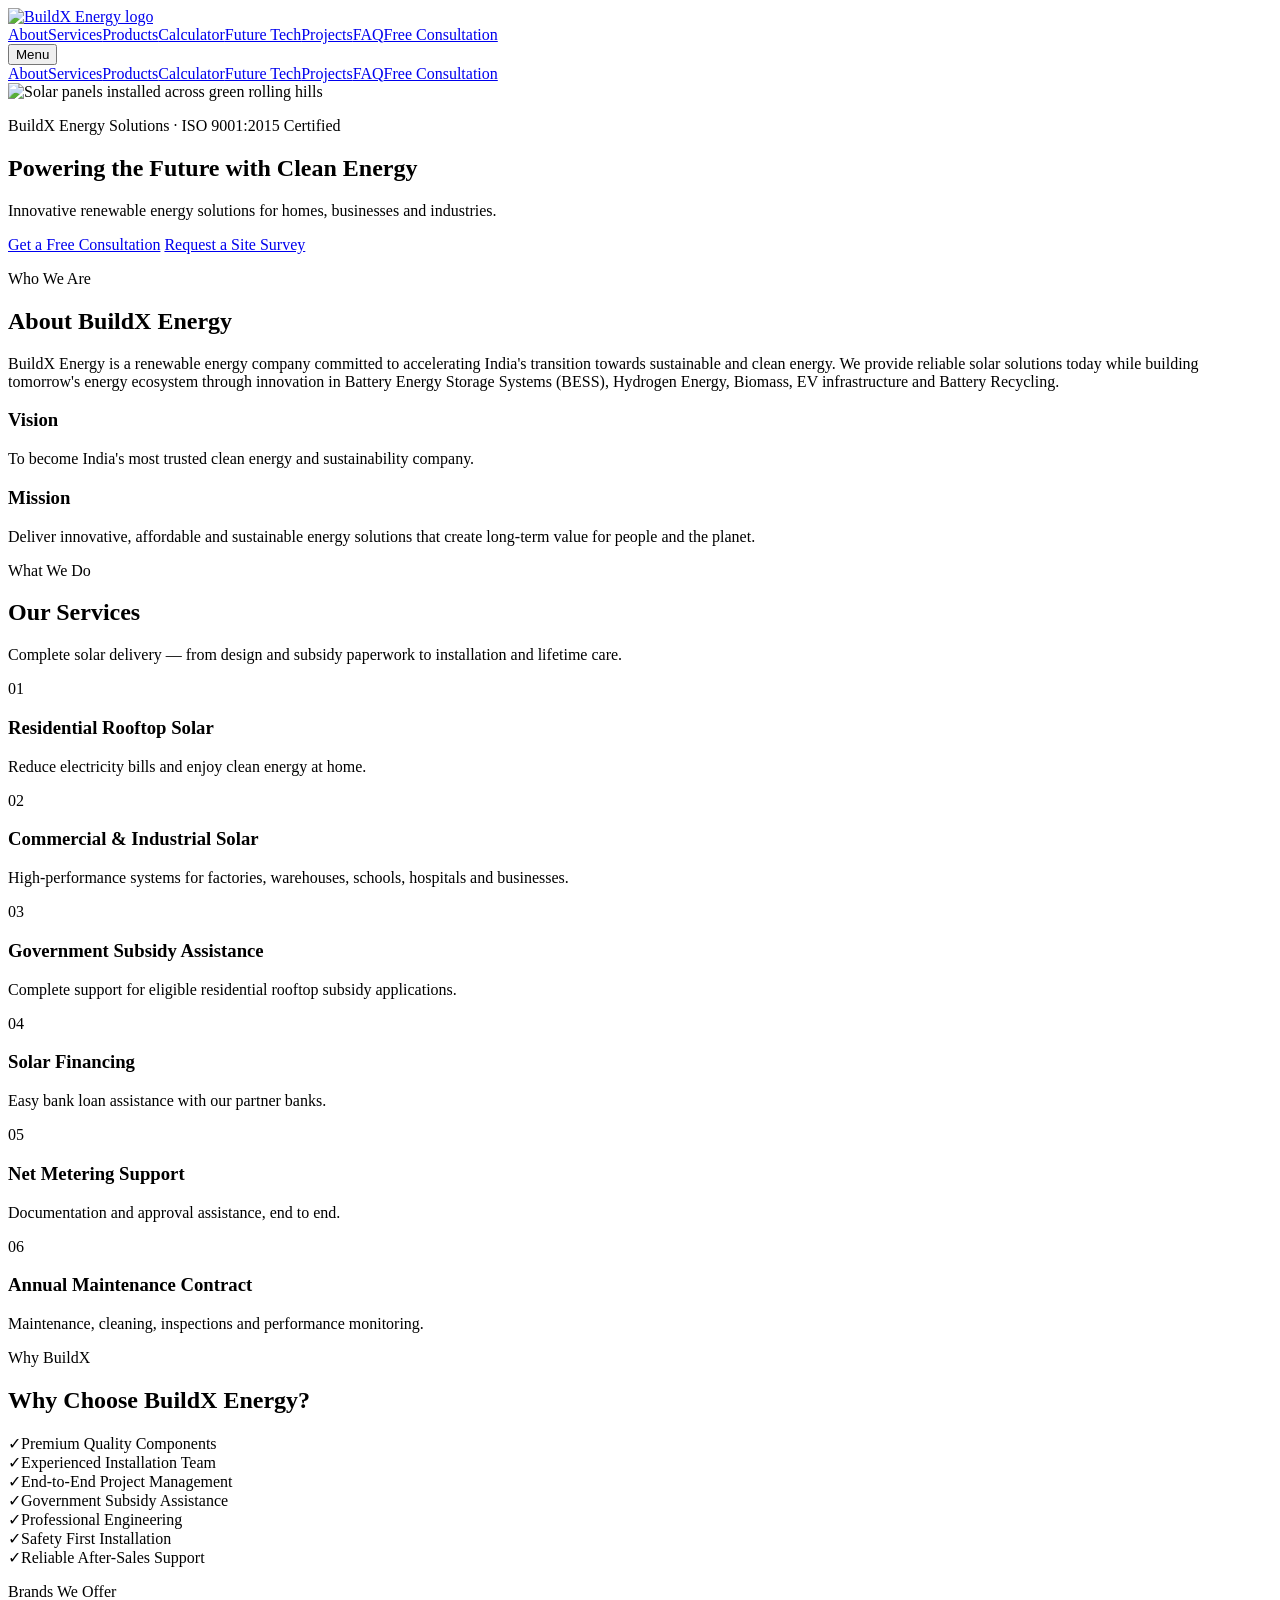
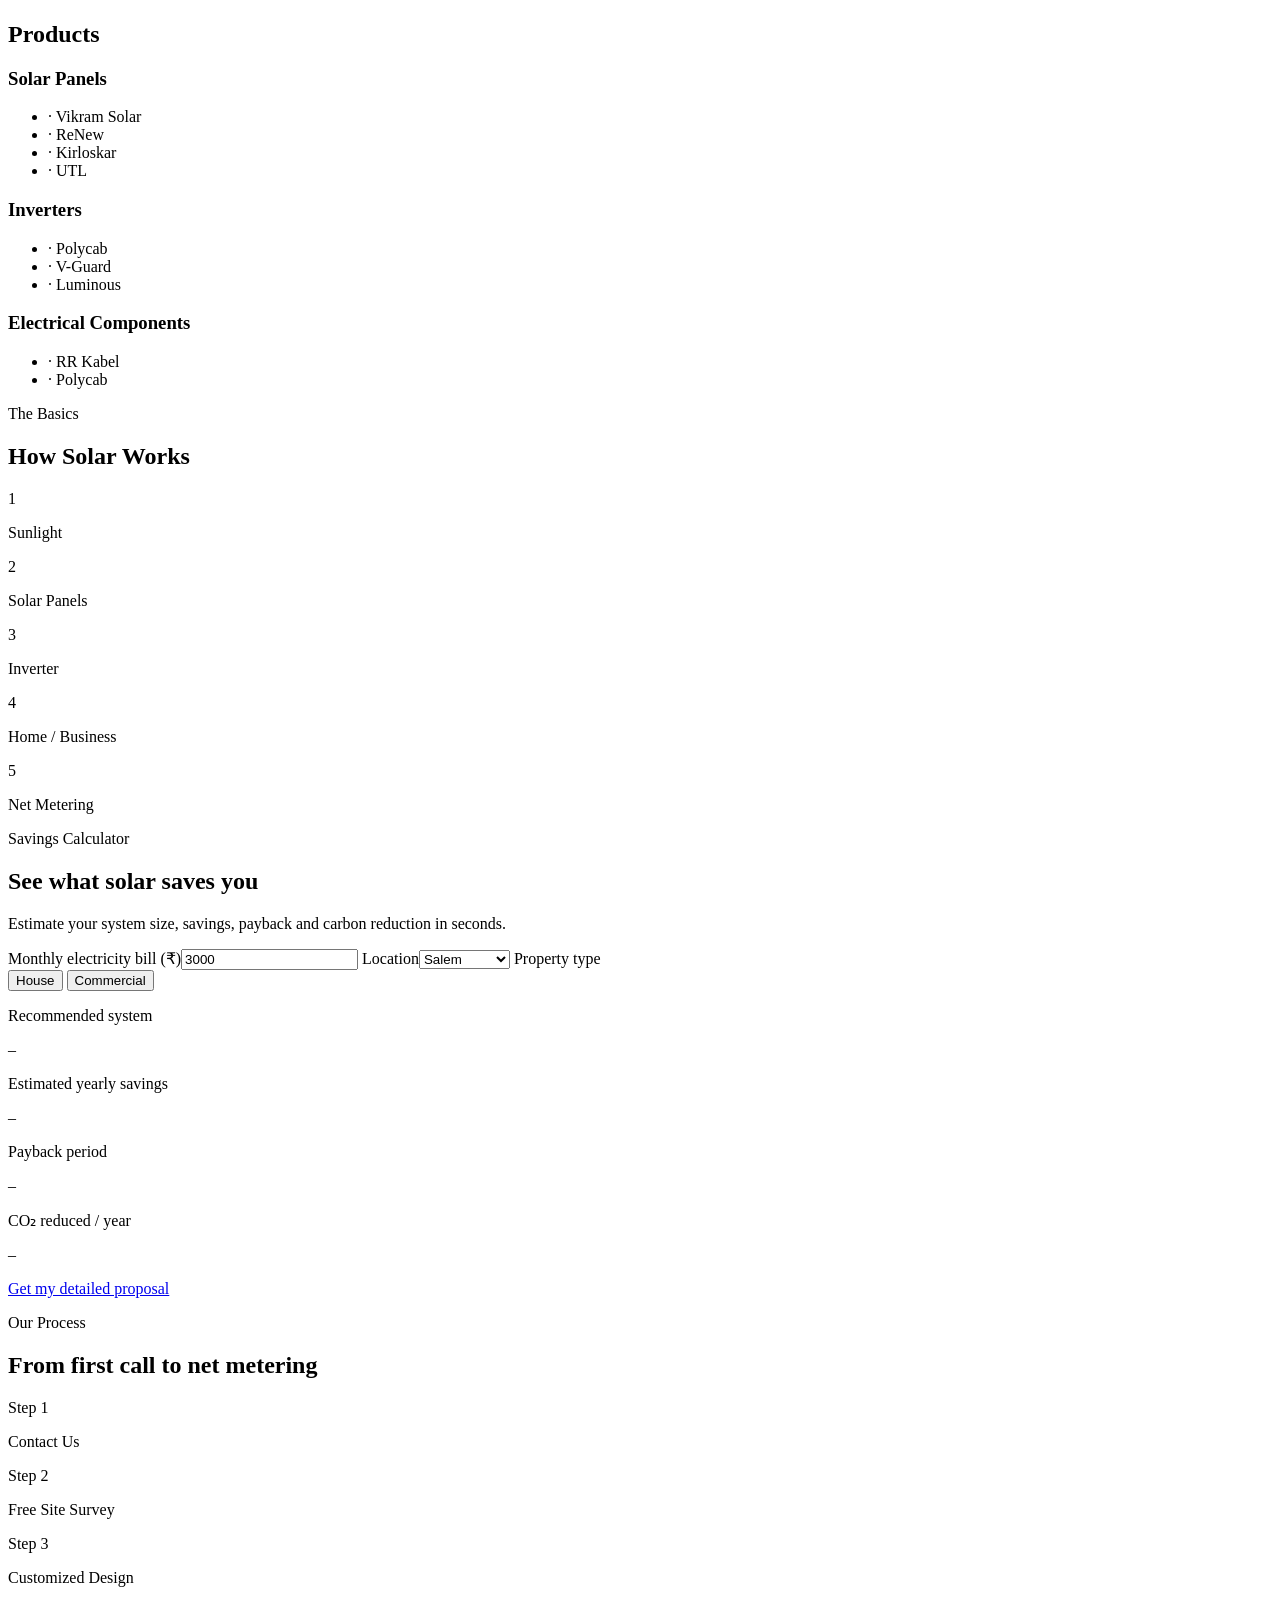
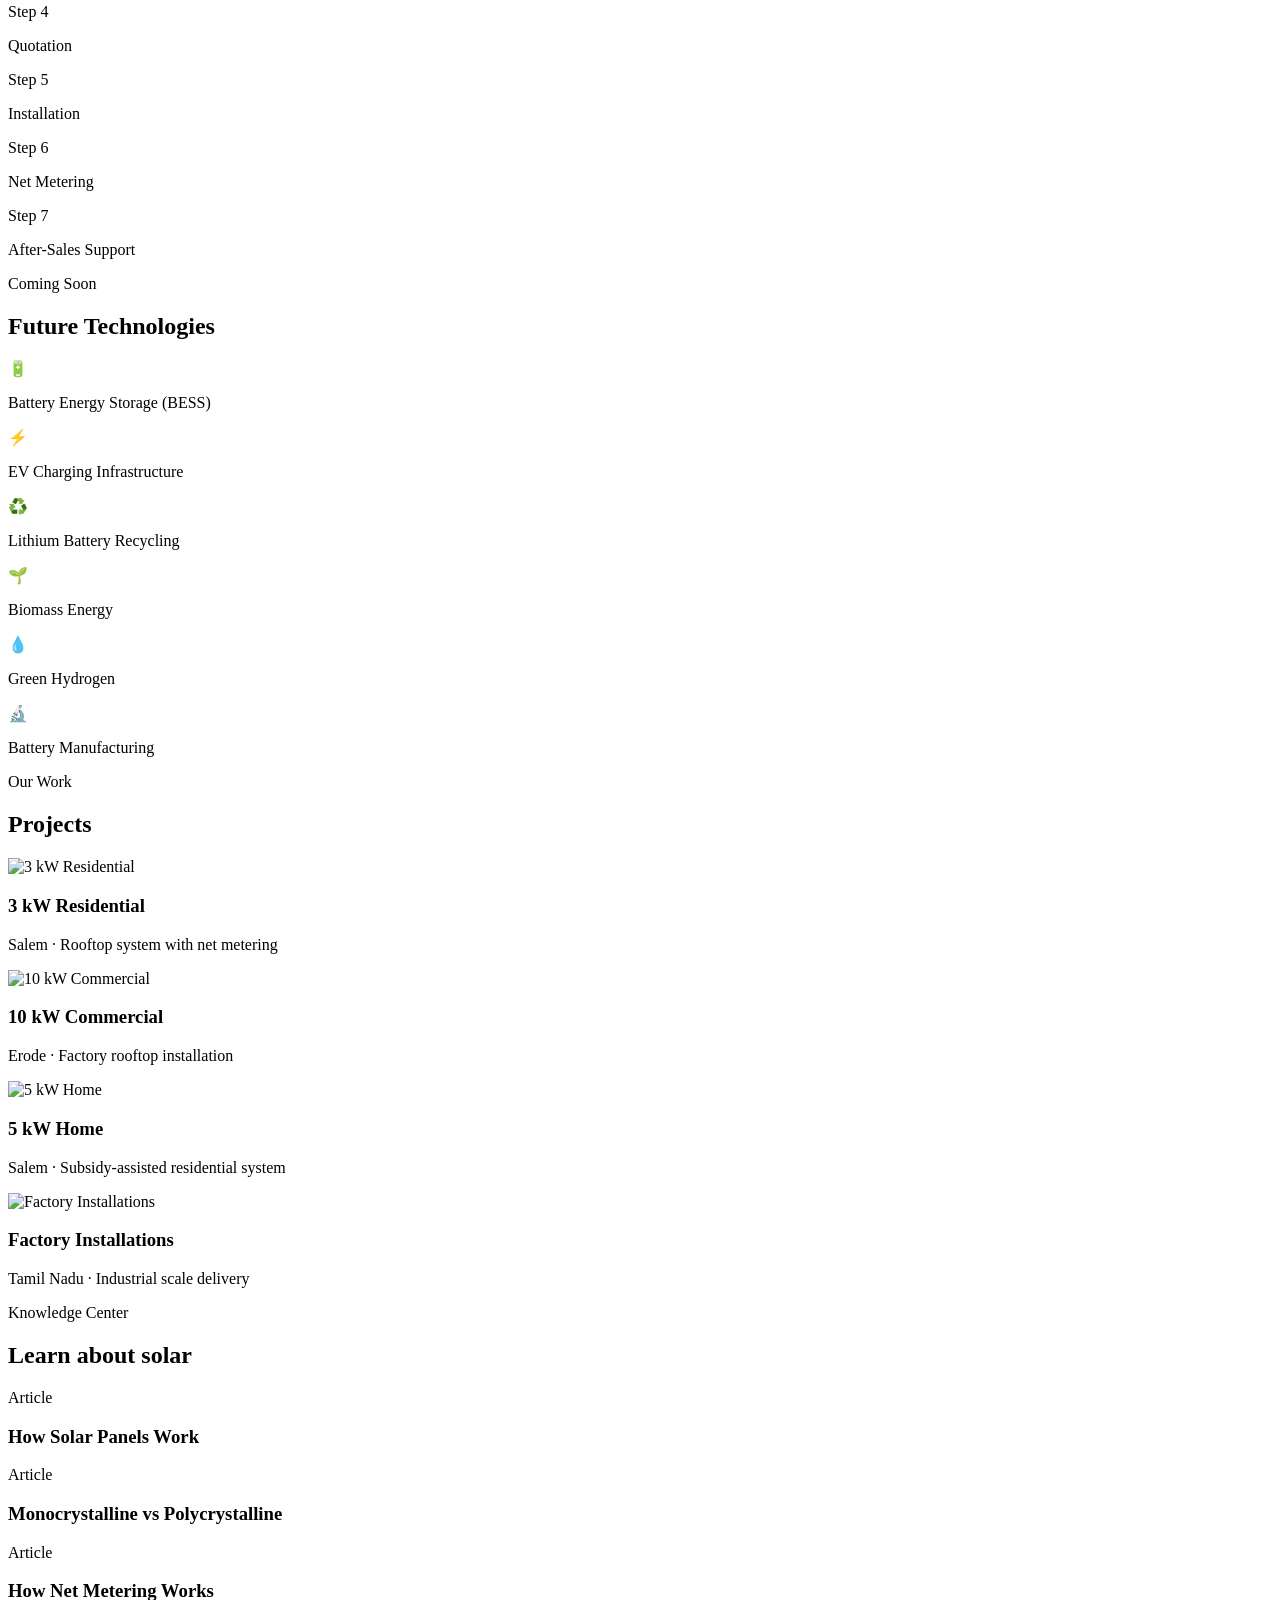
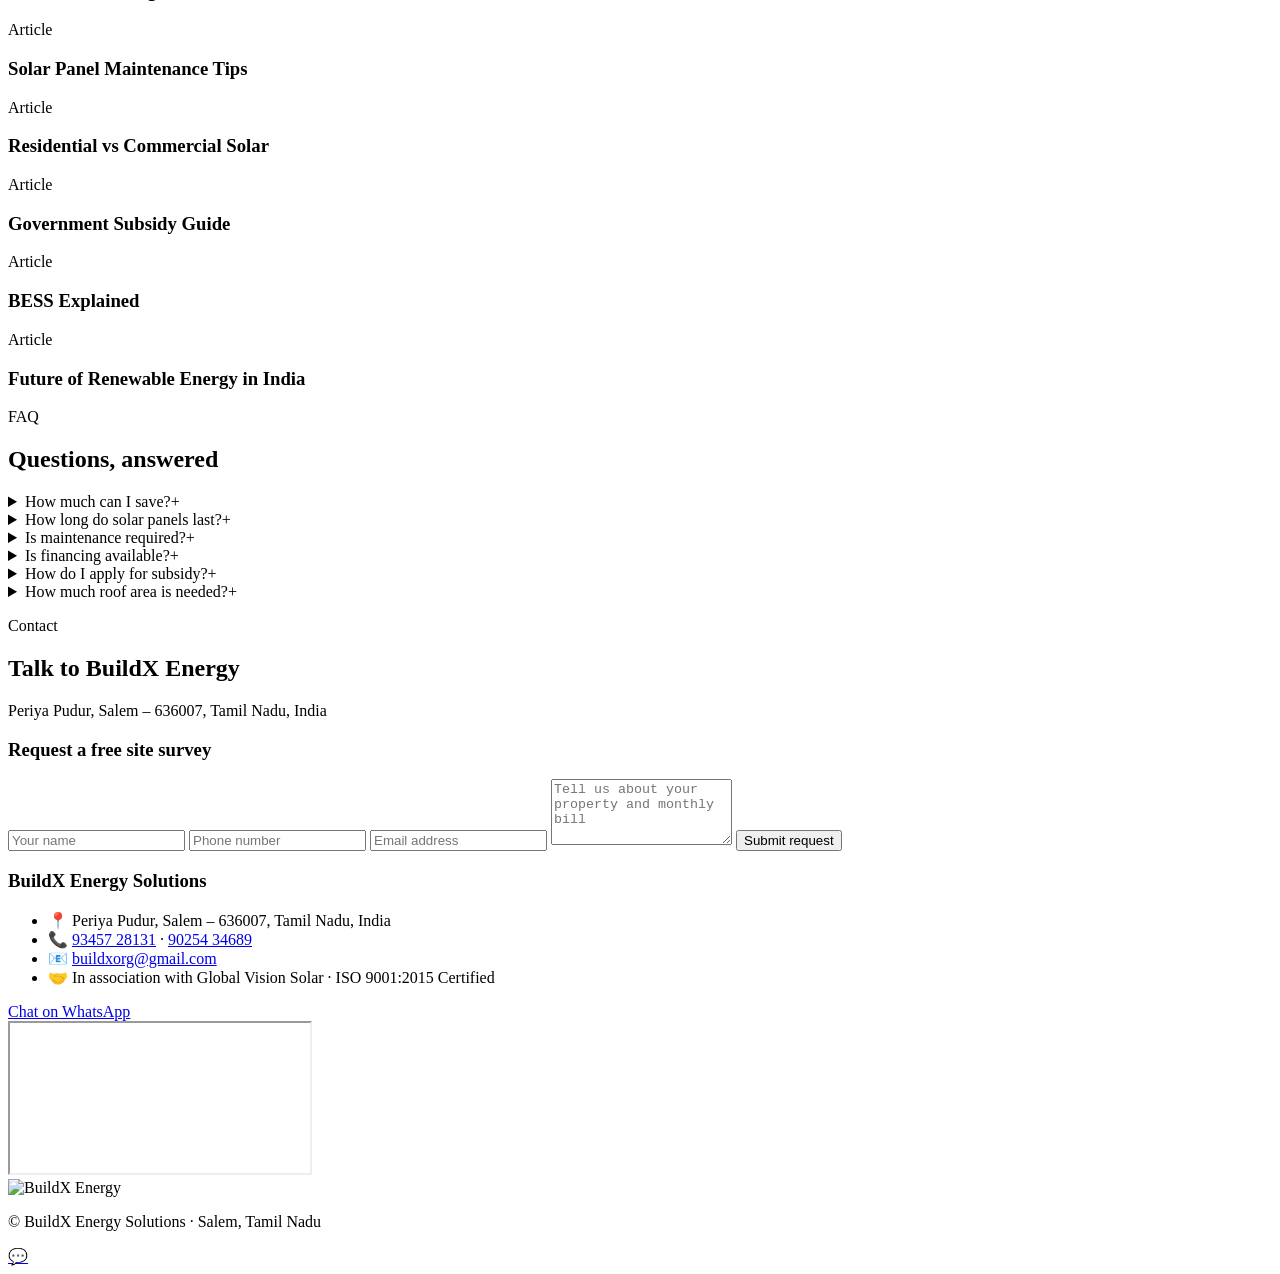
==== energy/index.html @ d1f12631 "Rename index.html to energy/index.html" ====
<!DOCTYPE html>
<html lang="en">
<head>
<meta charset="utf-8">
<meta name="viewport" content="width=device-width, initial-scale=1">
<title>BuildX Energy | Solar &amp; Clean Energy Solutions in Salem</title>
<meta name="description" content="BuildX Energy delivers rooftop, commercial and industrial solar, subsidy support, financing and net metering across Tamil Nadu. Free site survey in Salem.">
<meta property="og:title" content="BuildX Energy | Clean Energy Solutions">
<meta property="og:description" content="Innovative renewable energy solutions for homes, businesses and industries across India.">
<meta property="og:type" content="website">
<meta name="twitter:card" content="summary_large_image">
<link rel="icon" href="images/buildx-logo.png">
<link rel="canonical" href="https://buildxenergy.example/">
<link rel="stylesheet" href="style.css">
</head>
<body id="top">
<header id="siteHeader">
  <nav class="nav container">
    <a href="#top" class="brand"><img src="images/buildx-logo.png" alt="BuildX Energy logo" width="160" height="36"></a>
    <div class="nav-links"><a href="#about">About</a><a href="#services">Services</a><a href="#products">Products</a><a href="#calculator">Calculator</a><a href="#future">Future Tech</a><a href="#projects">Projects</a><a href="#faq">FAQ</a><a href="#contact" class="btn btn-primary btn-sm">Free Consultation</a></div>
    <button id="menuBtn" class="menu-btn" aria-label="Toggle menu" aria-expanded="false">Menu</button>
  </nav>
  <div id="mobileMenu" class="mobile-menu"><a href="#about">About</a><a href="#services">Services</a><a href="#products">Products</a><a href="#calculator">Calculator</a><a href="#future">Future Tech</a><a href="#projects">Projects</a><a href="#faq">FAQ</a><a href="#contact" class="btn btn-primary">Free Consultation</a></div>
</header><section class="hero">
  <img class="hero-bg" src="images/hero-solar.jpg" alt="Solar panels installed across green rolling hills" width="1920" height="1088">
  <div class="hero-overlay"></div>
  <div class="container hero-content">
    <p class="hero-kicker reveal">BuildX Energy Solutions · ISO 9001:2015 Certified</p>
    <h1 class="reveal" data-delay="120">Powering the Future with Clean Energy</h1>
    <p class="hero-sub reveal" data-delay="240">Innovative renewable energy solutions for homes, businesses and industries.</p>
    <div class="hero-actions reveal" data-delay="360">
      <a href="#contact" class="btn btn-primary btn-lg">Get a Free Consultation</a>
      <a href="#contact" class="btn btn-ghost btn-lg">Request a Site Survey</a>
    </div>
  </div>
</section><section id="about" class="container section">
  <div class="section-head reveal"><p class="eyebrow">Who We Are</p><h2>About BuildX Energy</h2></div>
  <div class="prose reveal"><p>BuildX Energy is a renewable energy company committed to accelerating India's transition towards sustainable and clean energy. We provide reliable solar solutions today while building tomorrow's energy ecosystem through innovation in Battery Energy Storage Systems (BESS), Hydrogen Energy, Biomass, EV infrastructure and Battery Recycling.</p></div>
  <div class="grid grid-2 mt-14">
    <div class="card hover-lift reveal"><h3 class="text-gradient">Vision</h3><p class="muted">To become India's most trusted clean energy and sustainability company.</p></div>
    <div class="card hover-lift reveal" data-delay="120"><h3 class="text-gradient">Mission</h3><p class="muted">Deliver innovative, affordable and sustainable energy solutions that create long-term value for people and the planet.</p></div>
  </div>
</section><section id="services" class="band"><div class="container"><div class="section-head reveal"><p class="eyebrow">What We Do</p><h2>Our Services</h2><p class="sub">Complete solar delivery — from design and subsidy paperwork to installation and lifetime care.</p></div><div class="grid grid-3"><div class="card hover-lift reveal" data-delay="0"><div class="num">01</div><h3>Residential Rooftop Solar</h3><p class="muted small">Reduce electricity bills and enjoy clean energy at home.</p></div><div class="card hover-lift reveal" data-delay="100"><div class="num">02</div><h3>Commercial & Industrial Solar</h3><p class="muted small">High-performance systems for factories, warehouses, schools, hospitals and businesses.</p></div><div class="card hover-lift reveal" data-delay="200"><div class="num">03</div><h3>Government Subsidy Assistance</h3><p class="muted small">Complete support for eligible residential rooftop subsidy applications.</p></div><div class="card hover-lift reveal" data-delay="0"><div class="num">04</div><h3>Solar Financing</h3><p class="muted small">Easy bank loan assistance with our partner banks.</p></div><div class="card hover-lift reveal" data-delay="100"><div class="num">05</div><h3>Net Metering Support</h3><p class="muted small">Documentation and approval assistance, end to end.</p></div><div class="card hover-lift reveal" data-delay="200"><div class="num">06</div><h3>Annual Maintenance Contract</h3><p class="muted small">Maintenance, cleaning, inspections and performance monitoring.</p></div></div></div></section><section class="container section"><div class="section-head reveal"><p class="eyebrow">Why BuildX</p><h2>Why Choose BuildX Energy?</h2></div><div class="grid grid-3"><div class="pill reveal" data-delay="0"><span class="tick">✓</span><span>Premium Quality Components</span></div><div class="pill reveal" data-delay="80"><span class="tick">✓</span><span>Experienced Installation Team</span></div><div class="pill reveal" data-delay="160"><span class="tick">✓</span><span>End-to-End Project Management</span></div><div class="pill reveal" data-delay="0"><span class="tick">✓</span><span>Government Subsidy Assistance</span></div><div class="pill reveal" data-delay="80"><span class="tick">✓</span><span>Professional Engineering</span></div><div class="pill reveal" data-delay="160"><span class="tick">✓</span><span>Safety First Installation</span></div><div class="pill reveal" data-delay="0"><span class="tick">✓</span><span>Reliable After-Sales Support</span></div></div></section><section id="products" class="band"><div class="container"><div class="section-head reveal"><p class="eyebrow">Brands We Offer</p><h2>Products</h2></div><div class="grid grid-3"><div class="card hover-lift reveal" data-delay="0"><h3>Solar Panels</h3><ul class="brand-list"><li>· Vikram Solar</li><li>· ReNew</li><li>· Kirloskar</li><li>· UTL</li></ul></div><div class="card hover-lift reveal" data-delay="120"><h3>Inverters</h3><ul class="brand-list"><li>· Polycab</li><li>· V-Guard</li><li>· Luminous</li></ul></div><div class="card hover-lift reveal" data-delay="240"><h3>Electrical Components</h3><ul class="brand-list"><li>· RR Kabel</li><li>· Polycab</li></ul></div></div></div></section><section class="container section"><div class="section-head reveal"><p class="eyebrow">The Basics</p><h2>How Solar Works</h2></div><div class="grid grid-5"><div class="card center reveal" data-delay="0"><div class="circle">1</div><p class="strong">Sunlight</p></div><div class="card center reveal" data-delay="110"><div class="circle">2</div><p class="strong">Solar Panels</p></div><div class="card center reveal" data-delay="220"><div class="circle">3</div><p class="strong">Inverter</p></div><div class="card center reveal" data-delay="330"><div class="circle">4</div><p class="strong">Home / Business</p></div><div class="card center reveal" data-delay="440"><div class="circle">5</div><p class="strong">Net Metering</p></div></div></section><section id="calculator" class="band"><div class="container narrow"><div class="section-head reveal"><p class="eyebrow">Savings Calculator</p><h2>See what solar saves you</h2><p class="sub">Estimate your system size, savings, payback and carbon reduction in seconds.</p></div><div class="reveal"><div class="card calc">
  <div class="calc-inputs">
    <label>Monthly electricity bill (₹)<input id="bill" type="number" min="500" value="3000"></label>
    <label>Location<select id="loc"><option>Salem</option><option>Erode</option><option>Coimbatore</option><option>Chennai</option><option>Other</option></select></label>
    <span class="field-label">Property type</span>
    <div class="type-toggle">
      <button type="button" class="type-btn active" data-type="home">House</button>
      <button type="button" class="type-btn" data-type="commercial">Commercial</button>
    </div>
  </div>
  <div class="calc-results">
    <div class="stat"><p class="stat-label">Recommended system</p><p class="stat-value" id="outSize">–</p></div>
    <div class="stat"><p class="stat-label">Estimated yearly savings</p><p class="stat-value" id="outSavings">–</p></div>
    <div class="stat"><p class="stat-label">Payback period</p><p class="stat-value" id="outPayback">–</p></div>
    <div class="stat"><p class="stat-label">CO₂ reduced / year</p><p class="stat-value" id="outCo2">–</p></div>
    <a href="#contact" class="btn btn-primary full">Get my detailed proposal</a>
  </div>
</div></div></div></section><section class="container section"><div class="section-head reveal"><p class="eyebrow">Our Process</p><h2>From first call to net metering</h2></div><div class="grid grid-4"><div class="card hover-lift reveal" data-delay="0"><span class="step">Step 1</span><p class="strong">Contact Us</p></div><div class="card hover-lift reveal" data-delay="90"><span class="step">Step 2</span><p class="strong">Free Site Survey</p></div><div class="card hover-lift reveal" data-delay="180"><span class="step">Step 3</span><p class="strong">Customized Design</p></div><div class="card hover-lift reveal" data-delay="270"><span class="step">Step 4</span><p class="strong">Quotation</p></div><div class="card hover-lift reveal" data-delay="0"><span class="step">Step 5</span><p class="strong">Installation</p></div><div class="card hover-lift reveal" data-delay="90"><span class="step">Step 6</span><p class="strong">Net Metering</p></div><div class="card hover-lift reveal" data-delay="180"><span class="step">Step 7</span><p class="strong">After-Sales Support</p></div></div></section><section id="future" class="future"><div class="container"><div class="section-head reveal"><p class="eyebrow light">Coming Soon</p><h2 class="light">Future Technologies</h2></div><div class="grid grid-3"><div class="glass-card reveal" data-delay="0"><span class="emoji">🔋</span><p>Battery Energy Storage (BESS)</p></div><div class="glass-card reveal" data-delay="100"><span class="emoji">⚡</span><p>EV Charging Infrastructure</p></div><div class="glass-card reveal" data-delay="200"><span class="emoji">♻️</span><p>Lithium Battery Recycling</p></div><div class="glass-card reveal" data-delay="0"><span class="emoji">🌱</span><p>Biomass Energy</p></div><div class="glass-card reveal" data-delay="100"><span class="emoji">💧</span><p>Green Hydrogen</p></div><div class="glass-card reveal" data-delay="200"><span class="emoji">🔬</span><p>Battery Manufacturing</p></div></div></div></section><section id="projects" class="container section"><div class="section-head reveal"><p class="eyebrow">Our Work</p><h2>Projects</h2></div><div class="grid grid-2"><article class="card project hover-lift reveal" data-delay="0"><div class="project-img"><img src="images/project-residential.jpg" alt="3 kW Residential" loading="lazy" width="1024" height="768"></div><div class="project-body"><h3>3 kW Residential</h3><p class="muted small">Salem · Rooftop system with net metering</p></div></article><article class="card project hover-lift reveal" data-delay="120"><div class="project-img"><img src="images/project-commercial.jpg" alt="10 kW Commercial" loading="lazy" width="1024" height="768"></div><div class="project-body"><h3>10 kW Commercial</h3><p class="muted small">Erode · Factory rooftop installation</p></div></article><article class="card project hover-lift reveal" data-delay="0"><div class="project-img"><img src="images/project-residential.jpg" alt="5 kW Home" loading="lazy" width="1024" height="768"></div><div class="project-body"><h3>5 kW Home</h3><p class="muted small">Salem · Subsidy-assisted residential system</p></div></article><article class="card project hover-lift reveal" data-delay="120"><div class="project-img"><img src="images/project-commercial.jpg" alt="Factory Installations" loading="lazy" width="1024" height="768"></div><div class="project-body"><h3>Factory Installations</h3><p class="muted small">Tamil Nadu · Industrial scale delivery</p></div></article></div></section><section class="band"><div class="container"><div class="section-head reveal"><p class="eyebrow">Knowledge Center</p><h2>Learn about solar</h2></div><div class="grid grid-4"><div class="card hover-lift reveal" data-delay="0"><p class="tag">Article</p><h3 class="small-title">How Solar Panels Work</h3></div><div class="card hover-lift reveal" data-delay="80"><p class="tag">Article</p><h3 class="small-title">Monocrystalline vs Polycrystalline</h3></div><div class="card hover-lift reveal" data-delay="160"><p class="tag">Article</p><h3 class="small-title">How Net Metering Works</h3></div><div class="card hover-lift reveal" data-delay="240"><p class="tag">Article</p><h3 class="small-title">Solar Panel Maintenance Tips</h3></div><div class="card hover-lift reveal" data-delay="0"><p class="tag">Article</p><h3 class="small-title">Residential vs Commercial Solar</h3></div><div class="card hover-lift reveal" data-delay="80"><p class="tag">Article</p><h3 class="small-title">Government Subsidy Guide</h3></div><div class="card hover-lift reveal" data-delay="160"><p class="tag">Article</p><h3 class="small-title">BESS Explained</h3></div><div class="card hover-lift reveal" data-delay="240"><p class="tag">Article</p><h3 class="small-title">Future of Renewable Energy in India</h3></div></div></div></section><section id="faq" class="container narrow-sm section"><div class="section-head reveal"><p class="eyebrow">FAQ</p><h2>Questions, answered</h2></div><div class="faq-list"><details class="faq reveal" data-delay="0"><summary><span>How much can I save?</span><span class="plus">+</span></summary><p class="muted small">Most homes cut 70–90% of their electricity bill, with typical payback in 3–5 years.</p></details><details class="faq reveal" data-delay="60"><summary><span>How long do solar panels last?</span><span class="plus">+</span></summary><p class="muted small">Panels carry a 25-year performance warranty and often run well beyond it.</p></details><details class="faq reveal" data-delay="120"><summary><span>Is maintenance required?</span><span class="plus">+</span></summary><p class="muted small">Minimal — periodic cleaning and inspection, which our AMC covers.</p></details><details class="faq reveal" data-delay="180"><summary><span>Is financing available?</span><span class="plus">+</span></summary><p class="muted small">Yes. We assist with bank loans through our partner banks.</p></details><details class="faq reveal" data-delay="240"><summary><span>How do I apply for subsidy?</span><span class="plus">+</span></summary><p class="muted small">We handle the full application for eligible residential rooftop systems.</p></details><details class="faq reveal" data-delay="300"><summary><span>How much roof area is needed?</span><span class="plus">+</span></summary><p class="muted small">Roughly 80–100 sq. ft. of shadow-free area per kW installed.</p></details></div></section><section id="contact" class="band"><div class="container">
<div class="section-head reveal"><p class="eyebrow">Contact</p><h2>Talk to BuildX Energy</h2><p class="sub">Periya Pudur, Salem – 636007, Tamil Nadu, India</p></div>
<div class="grid grid-2">
  <form id="leadForm" class="card form reveal">
    <h3>Request a free site survey</h3>
    <input required type="text" name="name" placeholder="Your name">
    <input required type="tel" name="phone" placeholder="Phone number">
    <input required type="email" name="email" placeholder="Email address">
    <textarea rows="4" name="message" placeholder="Tell us about your property and monthly bill"></textarea>
    <button type="submit" class="btn btn-primary full">Submit request</button>
    <p id="formMsg" class="form-msg"></p>
  </form>
  <div class="reveal" data-delay="140">
    <div class="card">
      <h3>BuildX Energy Solutions</h3>
      <ul class="contact-list">
        <li>📍 Periya Pudur, Salem – 636007, Tamil Nadu, India</li>
        <li>📞 <a href="tel:+919345728131">93457 28131</a> · <a href="tel:+919025434689">90254 34689</a></li>
        <li>📧 <a href="mailto:buildxorg@gmail.com">buildxorg@gmail.com</a></li>
        <li>🤝 In association with Global Vision Solar · ISO 9001:2015 Certified</li>
      </ul>
      <a href="https://wa.me/919345728131" target="_blank" rel="noreferrer" class="btn btn-primary mt-6">Chat on WhatsApp</a>
    </div>
    <div class="card map-card">
      <iframe title="BuildX Energy location in Salem" src="https://www.google.com/maps?q=Periya%20Pudur%20Salem%20636007&output=embed" loading="lazy"></iframe>
    </div>
  </div>
</div></div></section><footer><div class="container center">
  <img src="images/buildx-logo.png" alt="BuildX Energy" width="180" height="40" class="footer-logo">
  <p class="muted small">© <span id="year"></span> BuildX Energy Solutions · Salem, Tamil Nadu</p>
</div></footer>
<a href="https://wa.me/919345728131" target="_blank" rel="noreferrer" aria-label="Chat on WhatsApp" class="whatsapp-fab">💬</a>
<script src="script.js"></script>
</body>
</html>
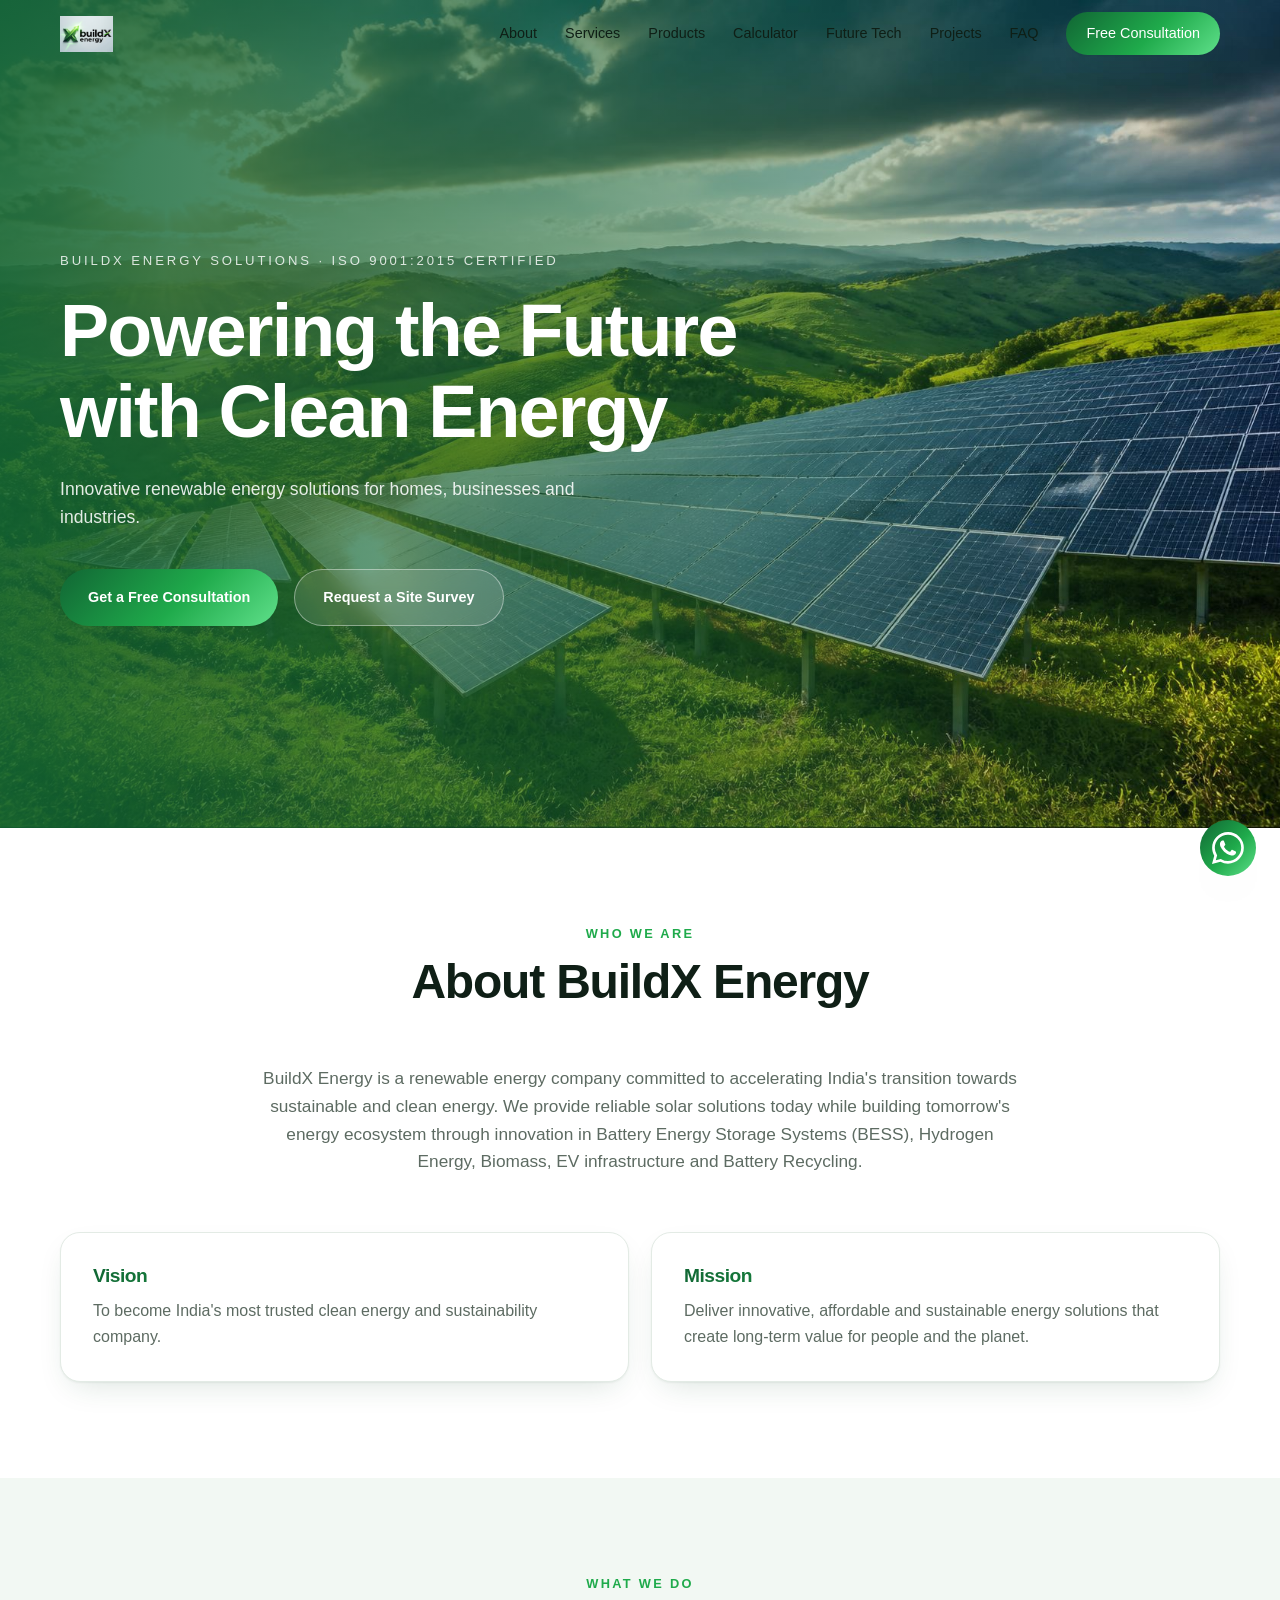
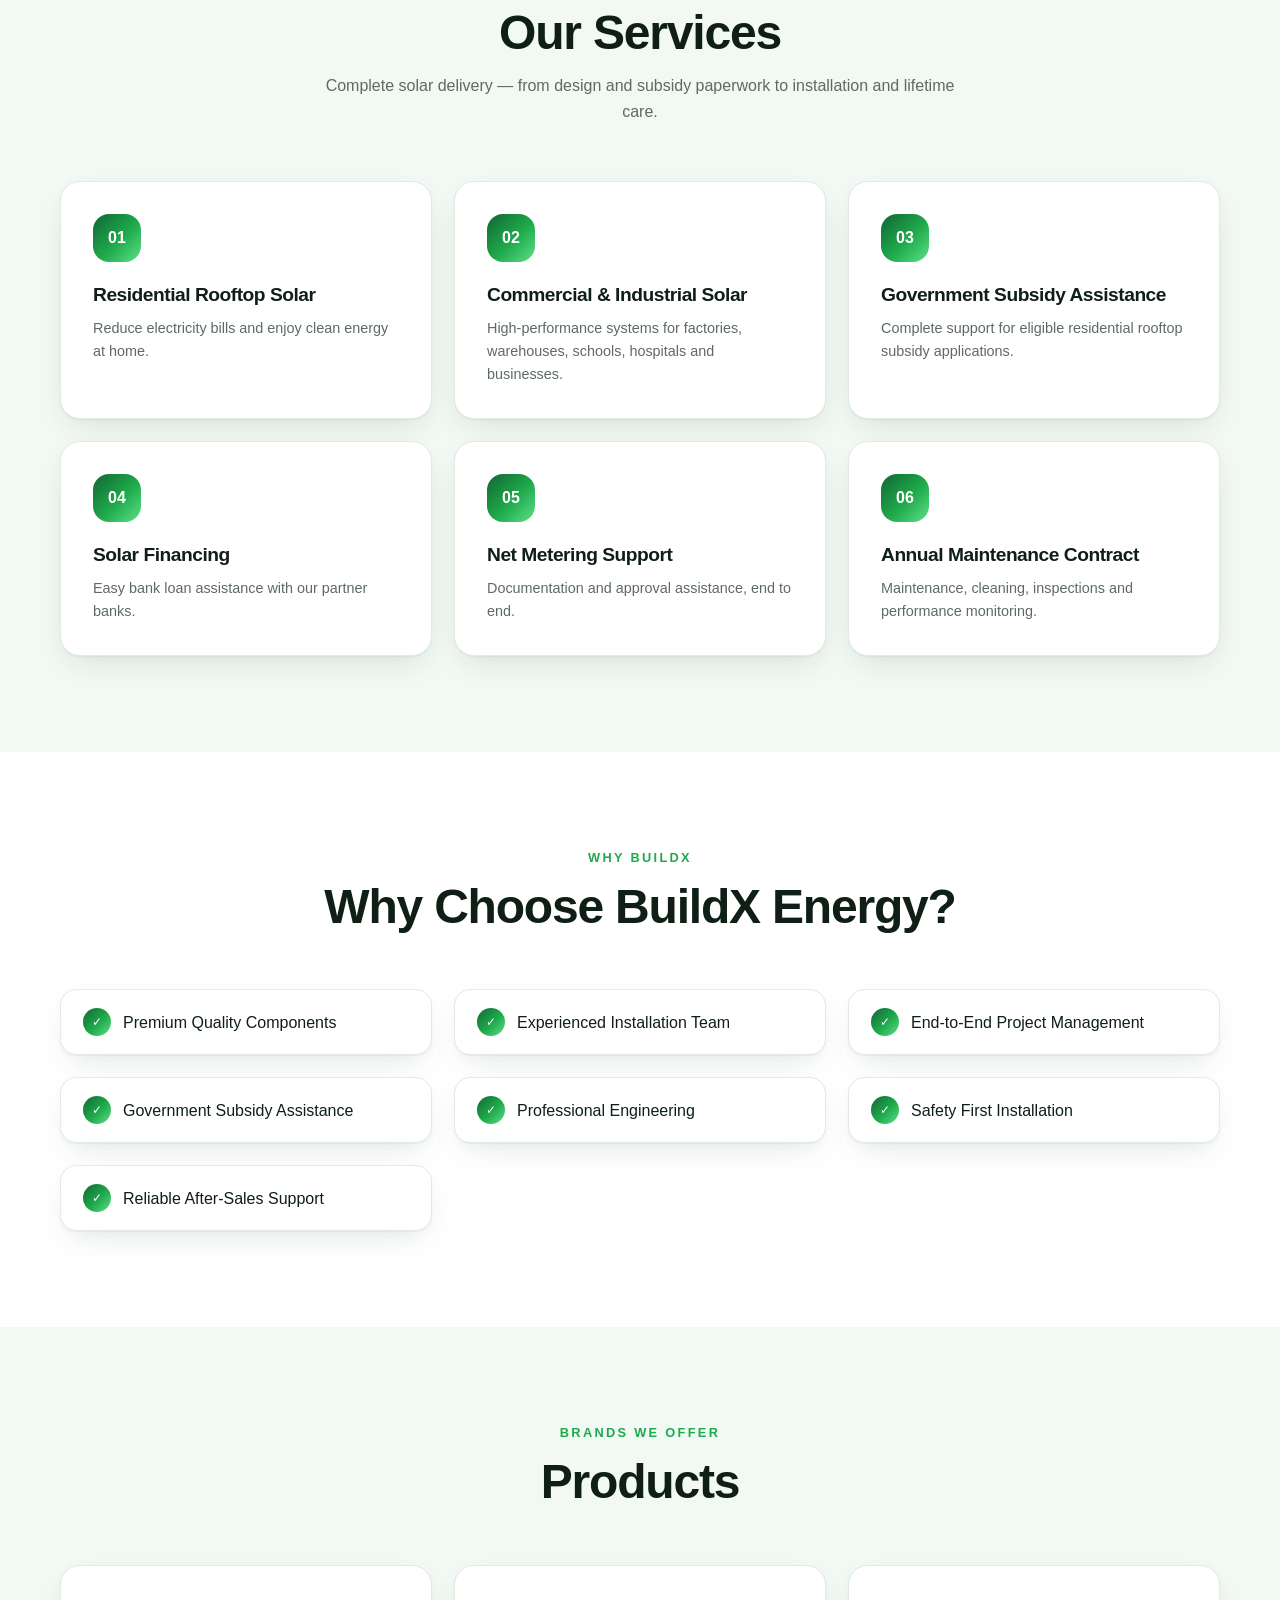
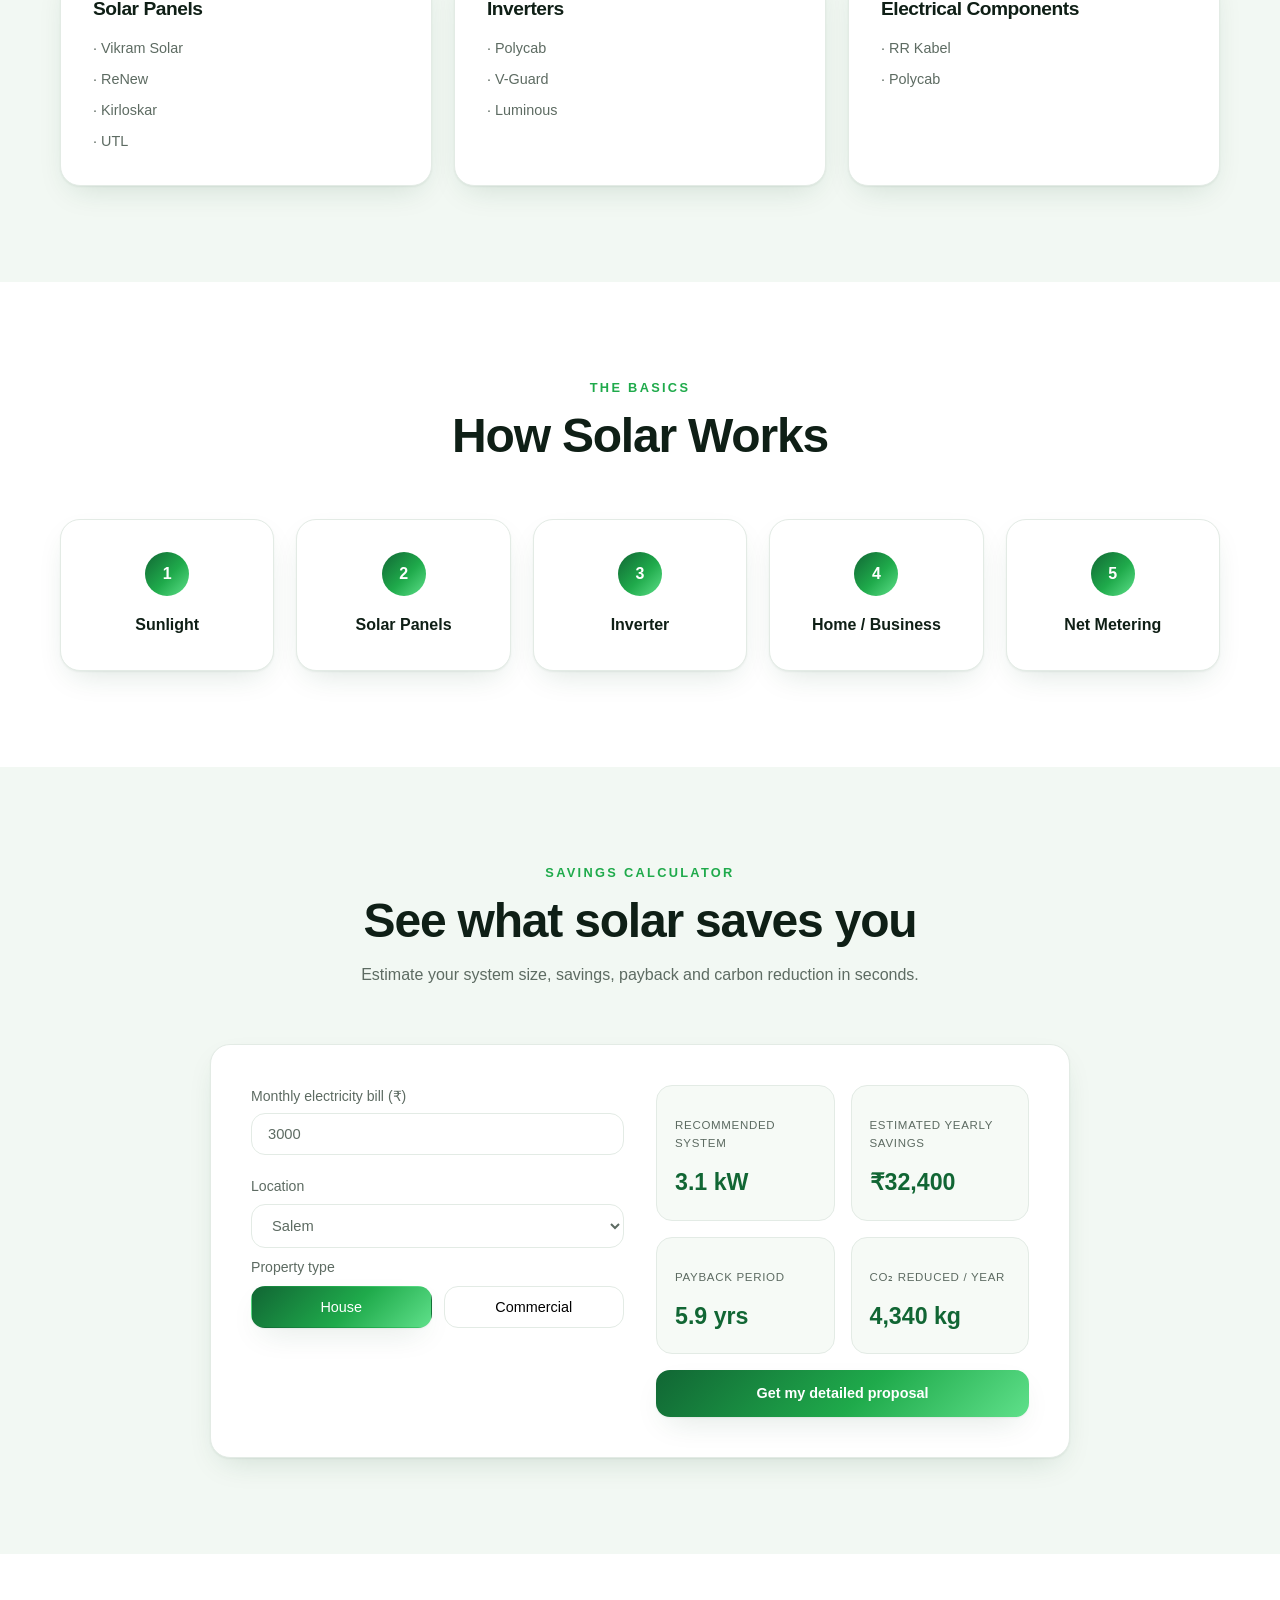
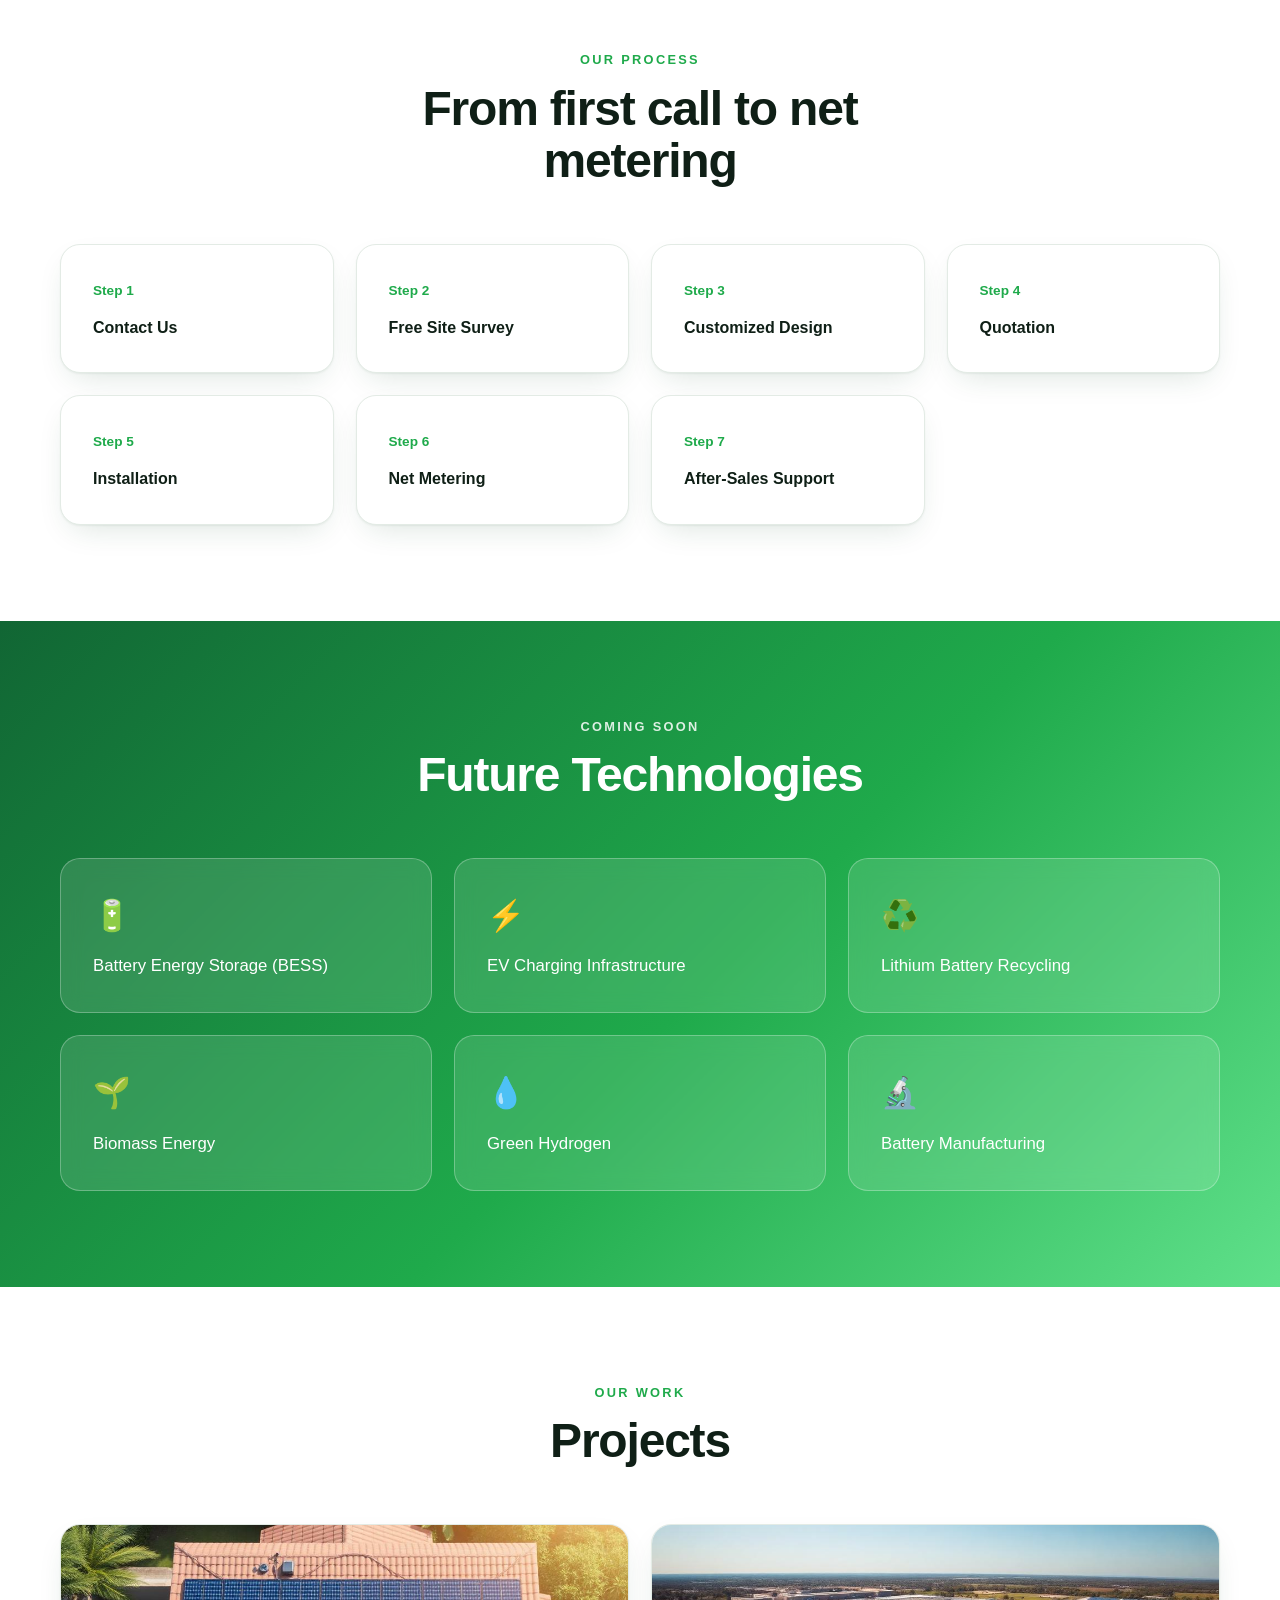
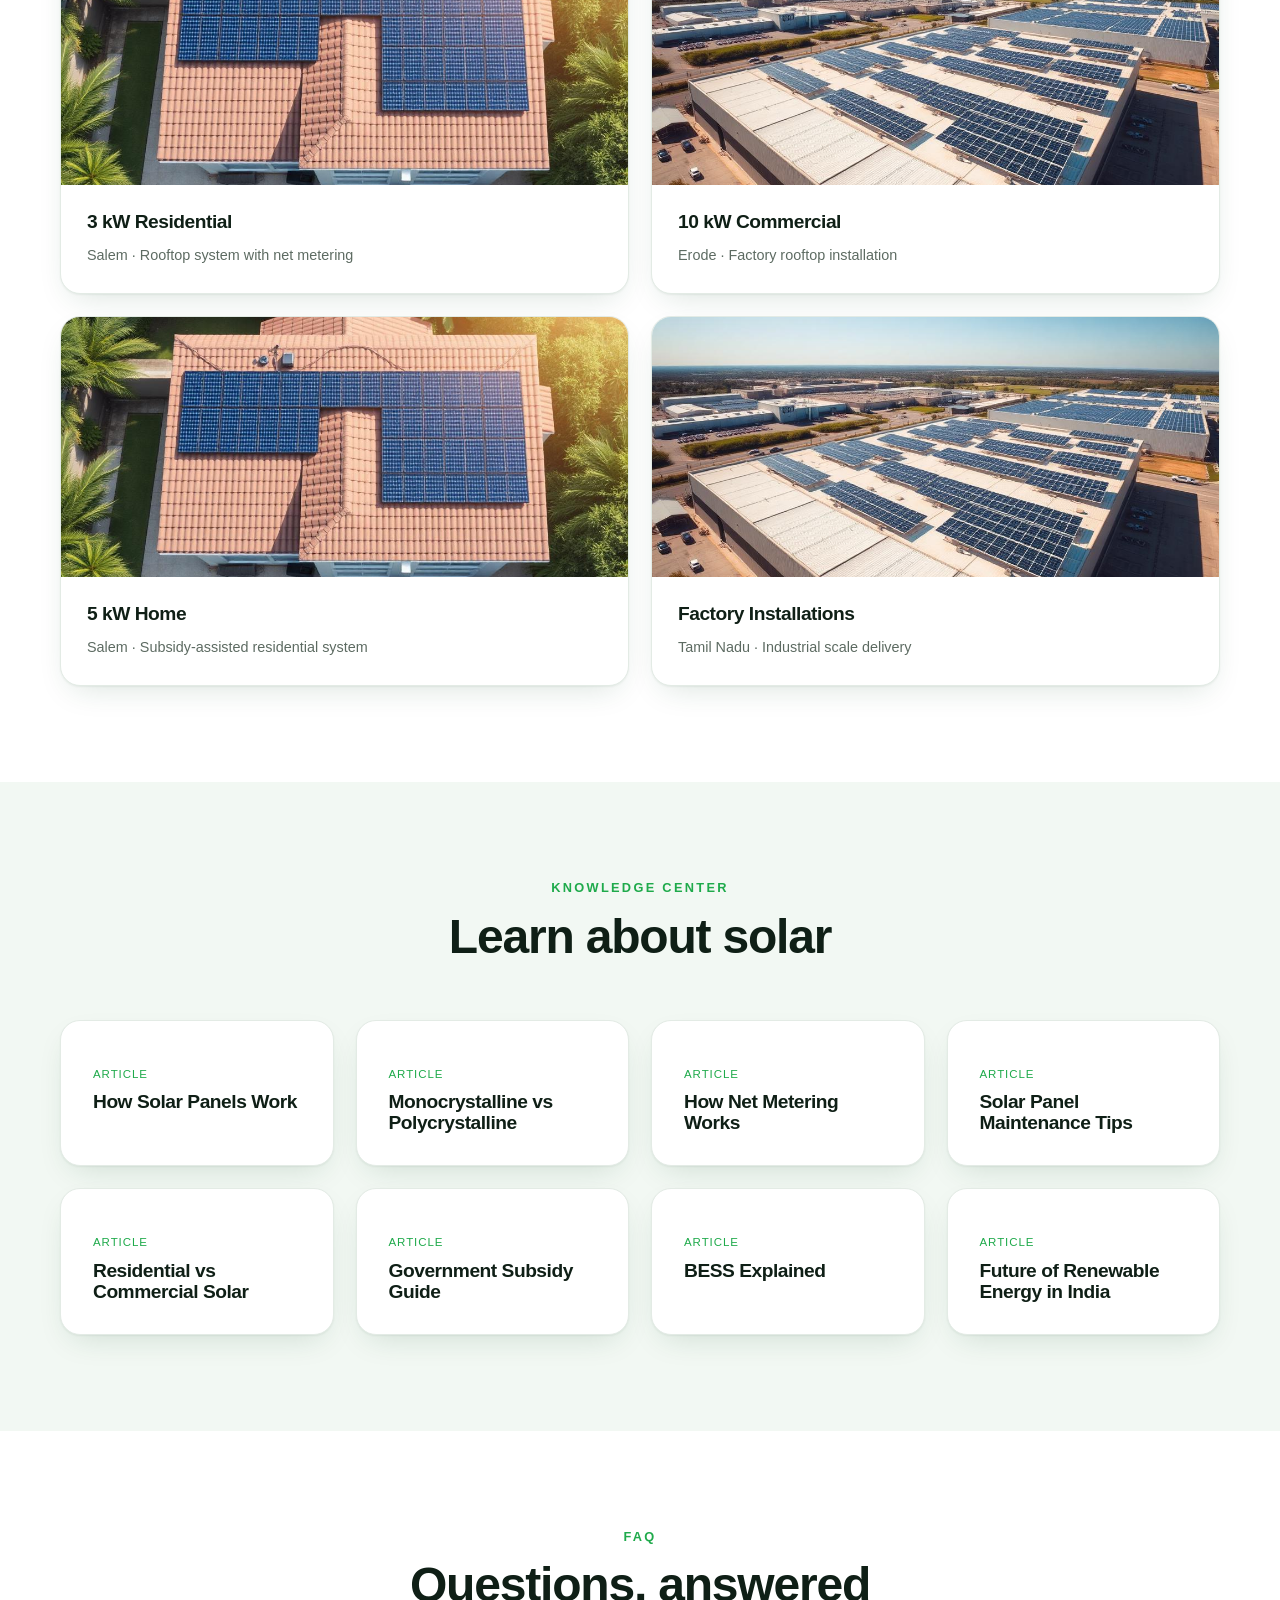
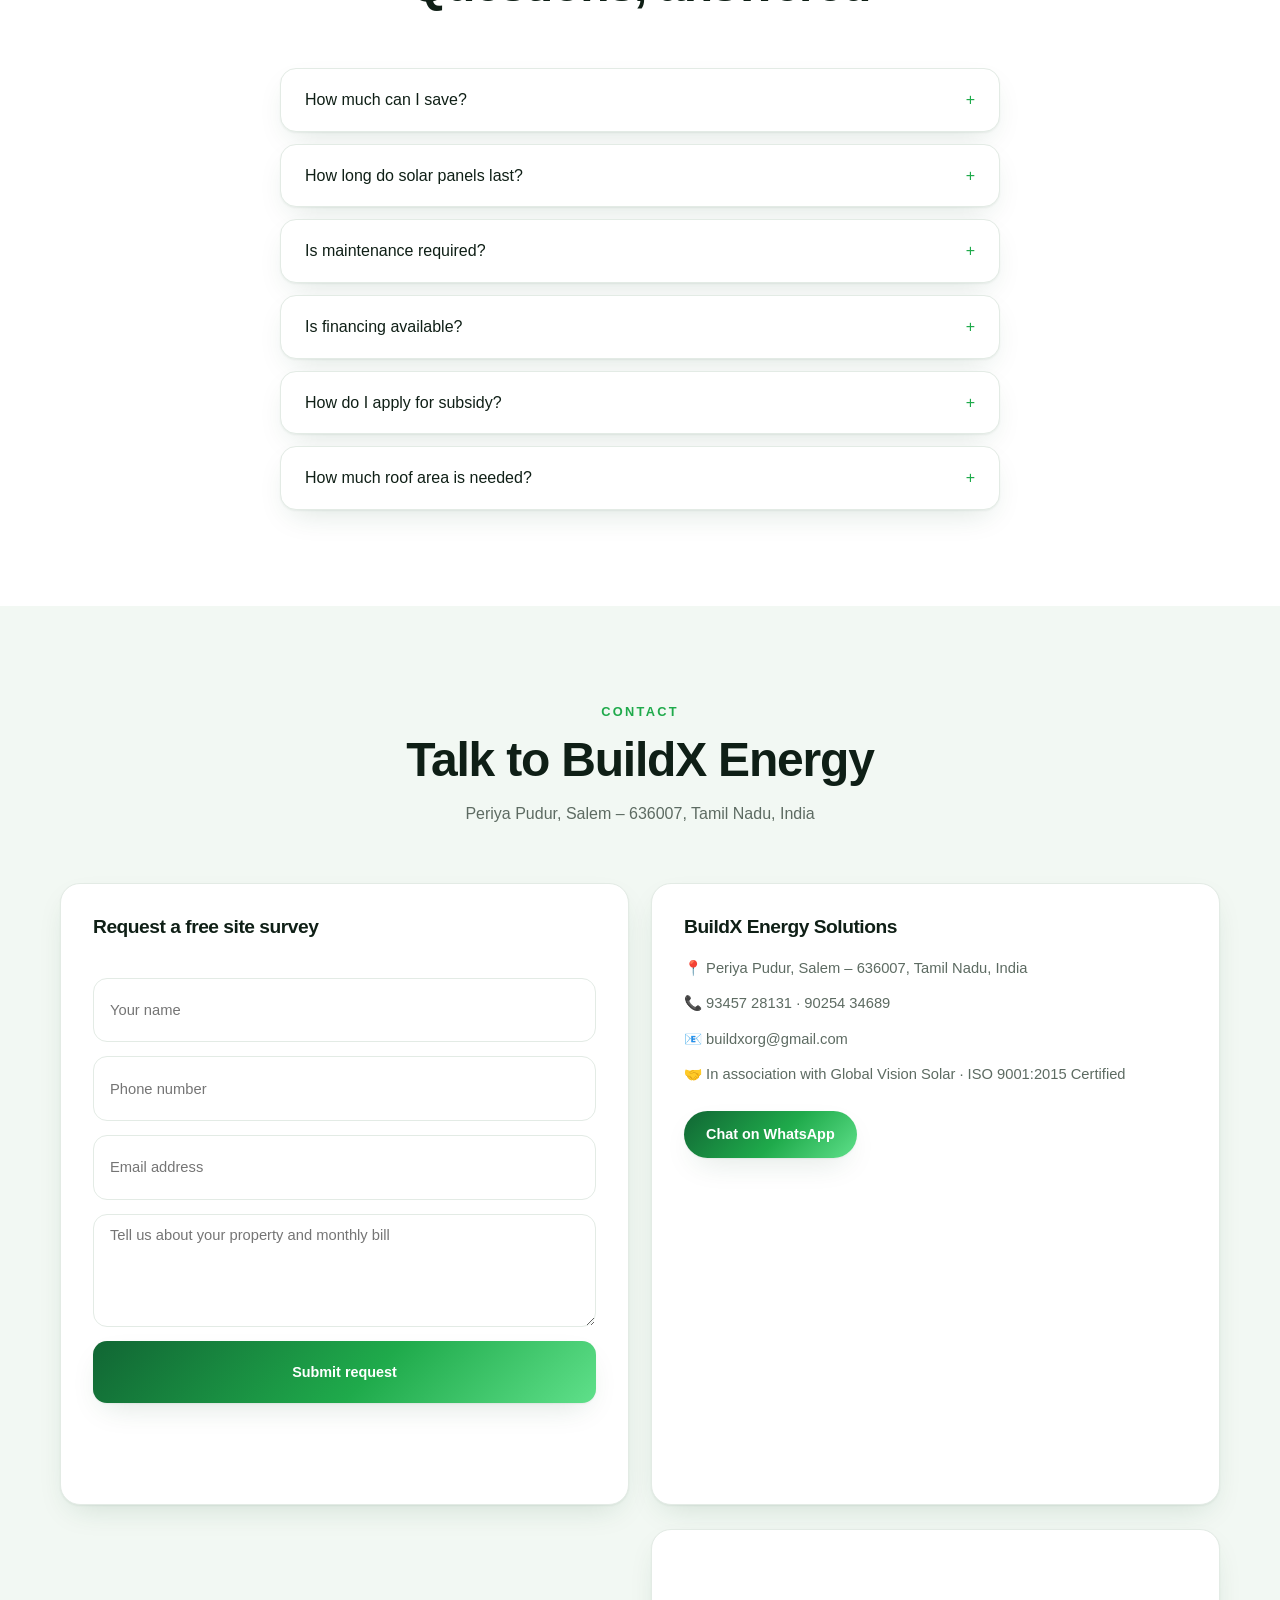
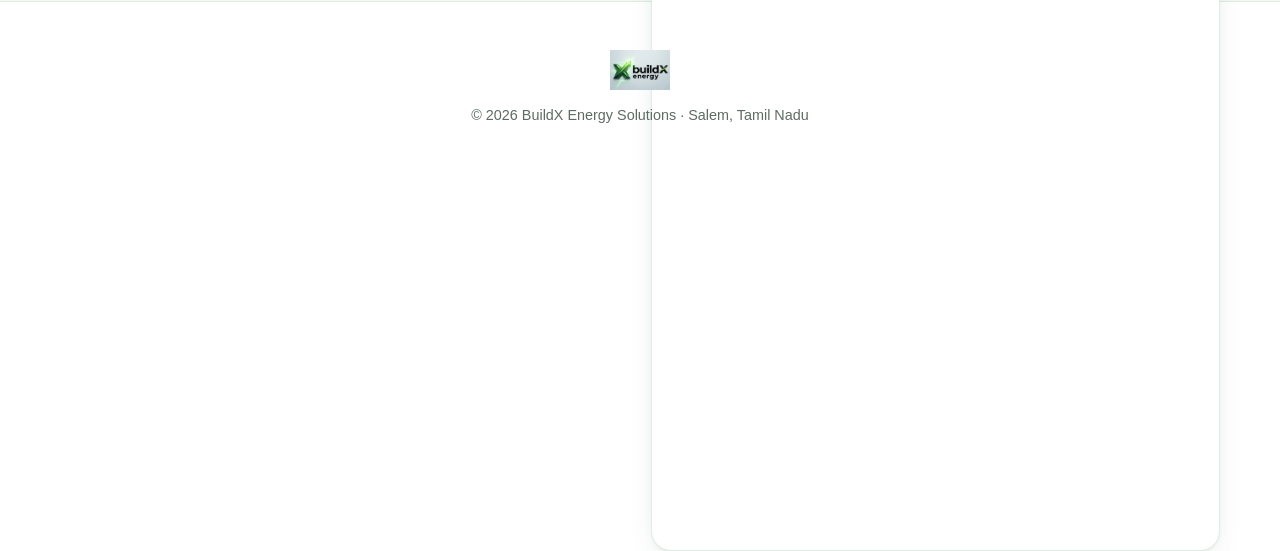
==== commit fd85c2e4: "Update index.html" ====
--- a/energy/index.html
+++ b/energy/index.html
@@ -78,7 +78,7 @@
         <li>📧 <a href="mailto:buildxorg@gmail.com">buildxorg@gmail.com</a></li>
         <li>🤝 In association with Global Vision Solar · ISO 9001:2015 Certified</li>
       </ul>
-      <a href="https://wa.me/919345728131" target="_blank" rel="noreferrer" class="btn btn-primary mt-6">Chat on WhatsApp</a>
+      <a href="https://wa.me/919025434689" target="_blank" rel="noreferrer" class="btn btn-primary mt-6">Chat on WhatsApp</a>
     </div>
     <div class="card map-card">
       <iframe title="BuildX Energy location in Salem" src="https://www.google.com/maps?q=Periya%20Pudur%20Salem%20636007&output=embed" loading="lazy"></iframe>
@@ -88,7 +88,9 @@
   <img src="images/buildx-logo.png" alt="BuildX Energy" width="180" height="40" class="footer-logo">
   <p class="muted small">© <span id="year"></span> BuildX Energy Solutions · Salem, Tamil Nadu</p>
 </div></footer>
-<a href="https://wa.me/919345728131" target="_blank" rel="noreferrer" aria-label="Chat on WhatsApp" class="whatsapp-fab">💬</a>
+<a href="https://wa.me/919025434689" target="_blank" rel="noreferrer" aria-label="Chat on WhatsApp" class="whatsapp-fab">
+  <svg xmlns="http://www.w3.org/2000/svg" width="32" height="32" fill="currentColor" viewBox="0 0 16 16"><path d="M13.601 2.326A7.85 7.85 0 0 0 7.994 0C3.627 0 .068 3.558.064 7.926c0 1.399.366 2.76 1.057 3.965L0 16l4.204-1.102a7.9 7.9 0 0 0 3.79.965h.004c4.368 0 7.926-3.558 7.93-7.93A7.9 7.9 0 0 0 13.6 2.326zM7.994 14.521a6.6 6.6 0 0 1-3.356-.92l-.24-.144-2.494.654.666-2.433-.156-.251a6.56 6.56 0 0 1-1.007-3.505c0-3.626 2.957-6.584 6.591-6.584a6.56 6.56 0 0 1 4.66 1.931 6.56 6.56 0 0 1 1.928 4.66c-.004 3.639-2.961 6.592-6.592 6.592m3.615-4.934c-.197-.099-1.17-.578-1.353-.646-.182-.065-.315-.099-.445.099-.133.197-.513.646-.627.775-.114.133-.232.148-.43.05-.197-.1-.836-.308-1.592-.985-.59-.525-.985-1.175-1.103-1.372-.114-.198-.011-.304.088-.403.087-.088.197-.232.296-.346.1-.114.133-.198.198-.33.065-.134.034-.248-.015-.347-.05-.099-.445-1.076-.612-1.47-.16-.389-.323-.335-.445-.34-.114-.007-.247-.007-.38-.007a.73.73 0 0 0-.529.247c-.182.198-.691.677-.691 1.654s.71 1.916.81 2.049c.098.133 1.394 2.132 3.383 2.992.47.205.84.326 1.129.418.475.152.904.129 1.246.08.38-.058 1.171-.48 1.338-.943.164-.464.164-.86.114-.943-.049-.084-.182-.133-.38-.232"/></svg>
+</a>
 <script src="script.js"></script>
 </body>
 </html>
--- a/energy/style.css
+++ b/energy/style.css
@@ -0,0 +1,165 @@
+/* BuildX Energy — green & white theme, Apple-style typography */
+:root{
+  --background:#ffffff;
+  --foreground:#0f1f16;
+  --card:#ffffff;
+  --primary:#1faa4b;
+  --primary-deep:#116634;
+  --primary-glow:#5fe08a;
+  --primary-foreground:#ffffff;
+  --secondary:#f2f8f3;
+  --muted-foreground:#5d6b62;
+  --border:#e3ebe5;
+  --radius:20px;
+  --gradient-primary:linear-gradient(135deg,var(--primary-deep),var(--primary) 55%,var(--primary-glow));
+  --shadow-soft:0 1px 2px rgba(20,60,35,.06),0 12px 32px -12px rgba(20,80,45,.18);
+  --shadow-lift:0 24px 60px -24px rgba(20,80,45,.35);
+  --font-display:"SF Pro Display",-apple-system,BlinkMacSystemFont,"Helvetica Neue",Helvetica,Arial,sans-serif;
+  --font-sans:"SF Pro Text",-apple-system,BlinkMacSystemFont,"Helvetica Neue",Helvetica,Arial,sans-serif;
+  --ease:cubic-bezier(.16,1,.3,1);
+}
+*{box-sizing:border-box;margin:0;padding:0}
+html{scroll-behavior:smooth}
+body{background:var(--background);color:var(--foreground);font-family:var(--font-sans);-webkit-font-smoothing:antialiased;line-height:1.6}
+h1,h2,h3{font-family:var(--font-display);letter-spacing:-.025em;line-height:1.1}
+img{display:block;max-width:100%}
+a{color:inherit;text-decoration:none}
+.container{width:100%;max-width:1200px;margin:0 auto;padding:0 20px}
+.container.narrow{max-width:900px}
+.container.narrow-sm{max-width:760px}
+.section{padding:96px 20px}
+.band{background:var(--secondary);padding:96px 0}
+.center{text-align:center}
+.muted{color:var(--muted-foreground)}
+.small{font-size:.9rem}
+.strong{font-weight:600}
+.mt-6{margin-top:24px}.mt-14{margin-top:56px}
+.text-gradient{background:var(--gradient-primary);-webkit-background-clip:text;background-clip:text;color:transparent}
+
+/* Header */
+#siteHeader{position:fixed;inset:0 0 auto 0;z-index:50;transition:background .5s var(--ease),box-shadow .5s var(--ease),border-color .5s}
+#siteHeader.scrolled{background:rgba(255,255,255,.82);backdrop-filter:blur(18px);border-bottom:1px solid var(--border)}
+.nav{display:flex;align-items:center;justify-content:space-between;padding-top:12px;padding-bottom:12px}
+.brand img{height:36px;width:auto}
+.nav-links{display:none;align-items:center;gap:28px}
+.nav-links a{font-size:.9rem;font-weight:500;transition:color .3s}
+.nav-links a:hover{color:var(--primary)}
+.menu-btn{border:1px solid var(--border);background:rgba(255,255,255,.7);border-radius:10px;padding:8px 12px;font-size:.9rem;font-family:inherit;cursor:pointer}
+.mobile-menu{display:none;flex-direction:column;gap:4px;background:#fff;border-top:1px solid var(--border);padding:12px 20px 20px}
+.mobile-menu.open{display:flex}
+.mobile-menu a{padding:8px 12px;border-radius:10px;font-size:.92rem;font-weight:500}
+.mobile-menu a:hover{background:var(--secondary)}
+@media(min-width:1024px){.nav-links{display:flex}.menu-btn{display:none}.mobile-menu{display:none!important}}
+
+/* Buttons */
+.btn{display:inline-flex;align-items:center;justify-content:center;border:0;border-radius:999px;padding:12px 22px;font-size:.9rem;font-weight:600;font-family:inherit;cursor:pointer;transition:transform .3s var(--ease),background .3s}
+.btn-primary{background-image:var(--gradient-primary);color:var(--primary-foreground);box-shadow:var(--shadow-soft)}
+.btn-primary:hover{transform:scale(1.04)}
+.btn-ghost{border:1px solid rgba(255,255,255,.4);background:rgba(255,255,255,.12);color:#fff;backdrop-filter:blur(10px)}
+.btn-ghost:hover{background:rgba(255,255,255,.22)}
+.btn-lg{padding:16px 28px}
+.btn-sm{padding:10px 20px}
+.btn.full{width:100%;border-radius:14px}
+
+/* Hero */
+.hero{position:relative;display:flex;align-items:center;min-height:92vh;overflow:hidden}
+.hero-bg{position:absolute;inset:0;width:100%;height:100%;object-fit:cover}
+.hero-overlay{position:absolute;inset:0;background:linear-gradient(90deg,rgba(17,102,52,.88),rgba(17,102,52,.55) 45%,transparent)}
+.hero-content{position:relative;padding-top:112px;padding-bottom:64px}
+.hero-kicker{font-size:.82rem;font-weight:500;text-transform:uppercase;letter-spacing:.22em;color:rgba(255,255,255,.82)}
+.hero h1{margin-top:20px;max-width:820px;font-size:clamp(2.6rem,6vw,4.6rem);font-weight:600;color:#fff}
+.hero-sub{margin-top:22px;max-width:520px;font-size:1.1rem;color:rgba(255,255,255,.88)}
+.hero-actions{display:flex;flex-wrap:wrap;gap:16px;margin-top:38px}
+
+/* Section heads */
+.section-head{max-width:640px;margin:0 auto 56px;text-align:center}
+.eyebrow{font-size:.8rem;font-weight:600;text-transform:uppercase;letter-spacing:.18em;color:var(--primary)}
+.eyebrow.light{color:rgba(255,255,255,.85)}
+.section-head h2{margin-top:12px;font-size:clamp(2rem,4vw,3rem);font-weight:600}
+.section-head h2.light{color:#fff}
+.section-head .sub{margin-top:14px;color:var(--muted-foreground)}
+.prose{max-width:760px;margin:0 auto;text-align:center;font-size:1.08rem;color:var(--muted-foreground)}
+
+/* Grids + cards */
+.grid{display:grid;gap:22px}
+.grid-2{grid-template-columns:1fr}
+.grid-3,.grid-4,.grid-5{grid-template-columns:1fr}
+@media(min-width:640px){.grid-3,.grid-4{grid-template-columns:repeat(2,1fr)}.grid-2{grid-template-columns:repeat(2,1fr)}}
+@media(min-width:1024px){.grid-3{grid-template-columns:repeat(3,1fr)}.grid-4{grid-template-columns:repeat(4,1fr)}.grid-5{grid-template-columns:repeat(5,1fr)}}
+.card{height:100%;background:var(--card);border:1px solid var(--border);border-radius:var(--radius);padding:32px;box-shadow:var(--shadow-soft)}
+.card h3{font-size:1.2rem;font-weight:600}
+.card p{margin-top:12px}
+.hover-lift{transition:transform .5s var(--ease),box-shadow .5s var(--ease)}
+.hover-lift:hover{transform:translateY(-6px);box-shadow:var(--shadow-lift)}
+.num{display:flex;align-items:center;justify-content:center;width:48px;height:48px;margin-bottom:22px;border-radius:16px;background-image:var(--gradient-primary);color:#fff;font-weight:600}
+.pill{display:flex;align-items:center;gap:12px;background:var(--card);border:1px solid var(--border);border-radius:16px;padding:18px 22px;box-shadow:var(--shadow-soft);font-weight:500;transition:border-color .3s}
+.pill:hover{border-color:rgba(31,170,75,.5)}
+.tick{display:flex;align-items:center;justify-content:center;flex:0 0 28px;height:28px;border-radius:999px;background-image:var(--gradient-primary);color:#fff;font-size:.75rem}
+.brand-list{margin-top:18px;list-style:none;color:var(--muted-foreground);font-size:.9rem}
+.brand-list li{margin-top:8px}
+.circle{display:flex;align-items:center;justify-content:center;width:44px;height:44px;margin:0 auto 16px;border-radius:999px;background-image:var(--gradient-primary);color:#fff;font-weight:600}
+.step{font-size:.85rem;font-weight:600;color:var(--primary)}
+.tag{font-size:.72rem;text-transform:uppercase;letter-spacing:.08em;color:var(--primary)}
+.small-title{margin-top:8px;font-size:1rem;font-weight:500}
+
+/* Future tech */
+.future{position:relative;overflow:hidden;background-image:var(--gradient-primary);padding:96px 0}
+.glass-card{height:100%;border:1px solid rgba(255,255,255,.28);background:rgba(255,255,255,.12);border-radius:var(--radius);padding:32px;backdrop-filter:blur(10px);transition:transform .5s var(--ease)}
+.glass-card:hover{transform:translateY(-6px)}
+.glass-card .emoji{font-size:1.9rem}
+.glass-card p{margin-top:14px;font-size:1.05rem;font-weight:500;color:#fff}
+
+/* Projects */
+.project{padding:0;overflow:hidden}
+.project-img{overflow:hidden}
+.project-img img{height:260px;width:100%;object-fit:cover;transition:transform .7s var(--ease)}
+.project:hover .project-img img{transform:scale(1.06)}
+.project-body{padding:26px}
+
+/* Calculator */
+.calc{display:grid;gap:32px}
+@media(min-width:768px){.calc{grid-template-columns:1fr 1fr;padding:40px}}
+.calc-inputs label,.field-label{display:block;font-size:.88rem;font-weight:500;color:var(--muted-foreground);margin-bottom:8px}
+.calc-inputs label+label{margin-top:20px}
+input,select,textarea{width:100%;border:1px solid var(--border);background:#fff;border-radius:14px;padding:12px 16px;font-size:.92rem;font-family:inherit;color:inherit;outline:none;transition:border-color .25s,box-shadow .25s}
+input:focus,select:focus,textarea:focus{border-color:var(--primary);box-shadow:0 0 0 3px rgba(31,170,75,.22)}
+.calc-inputs input,.calc-inputs select{margin-top:6px}
+.type-toggle{display:grid;grid-template-columns:1fr 1fr;gap:12px;margin-top:6px}
+.type-btn{border:1px solid var(--border);background:#fff;border-radius:14px;padding:12px 16px;font-size:.9rem;font-weight:500;font-family:inherit;cursor:pointer;transition:all .3s var(--ease)}
+.type-btn:hover{border-color:rgba(31,170,75,.5)}
+.type-btn.active{border-color:transparent;background-image:var(--gradient-primary);color:#fff;box-shadow:var(--shadow-soft)}
+.calc-results{display:grid;grid-template-columns:1fr 1fr;gap:16px;align-self:start}
+.stat{border:1px solid var(--border);background:rgba(242,248,243,.7);border-radius:16px;padding:18px}
+.stat-label{font-size:.72rem;text-transform:uppercase;letter-spacing:.06em;color:var(--muted-foreground)}
+.stat-value{margin-top:8px;font-size:1.45rem;font-weight:600;color:var(--primary-deep)}
+.calc-results .btn{grid-column:span 2}
+
+/* FAQ */
+.faq-list{display:grid;gap:12px}
+.faq{background:var(--card);border:1px solid var(--border);border-radius:16px;padding:18px 24px;box-shadow:var(--shadow-soft)}
+.faq summary{display:flex;align-items:center;justify-content:space-between;gap:16px;cursor:pointer;list-style:none;font-weight:500}
+.faq summary::-webkit-details-marker{display:none}
+.faq .plus{color:var(--primary);transition:transform .3s var(--ease)}
+.faq[open] .plus{transform:rotate(45deg)}
+.faq p{margin-top:12px}
+
+/* Contact */
+.form{display:grid;gap:14px}
+.form h3{margin-bottom:4px}
+.contact-list{list-style:none;margin-top:20px;display:grid;gap:12px;font-size:.92rem;color:var(--muted-foreground)}
+.contact-list a:hover{color:var(--primary)}
+.map-card{margin-top:24px;padding:0;overflow:hidden}
+.map-card iframe{display:block;width:100%;height:288px;border:0}
+.form-msg{min-height:20px;font-size:.85rem;color:var(--primary-deep)}
+
+footer{border-top:1px solid var(--border);background:#fff;padding:48px 0}
+footer .container{display:flex;flex-direction:column;align-items:center;gap:14px}
+.footer-logo{height:40px;width:auto}
+
+.whatsapp-fab{position:fixed;right:24px;bottom:24px;z-index:50;display:flex;align-items:center;justify-content:center;width:56px;height:56px;border-radius:999px;background-image:var(--gradient-primary);color:#fff;font-size:1.4rem;box-shadow:var(--shadow-lift);animation:float-slow 6s ease-in-out infinite}
+@keyframes float-slow{0%,100%{transform:translateY(0)}50%{transform:translateY(-12px)}}
+
+/* Reveal animation */
+.reveal{opacity:0;transform:translateY(28px);transition:opacity .9s var(--ease),transform .9s var(--ease)}
+.reveal[data-visible="true"]{opacity:1;transform:none}
+@media(prefers-reduced-motion:reduce){.reveal{opacity:1;transform:none;transition:none}.whatsapp-fab{animation:none}}
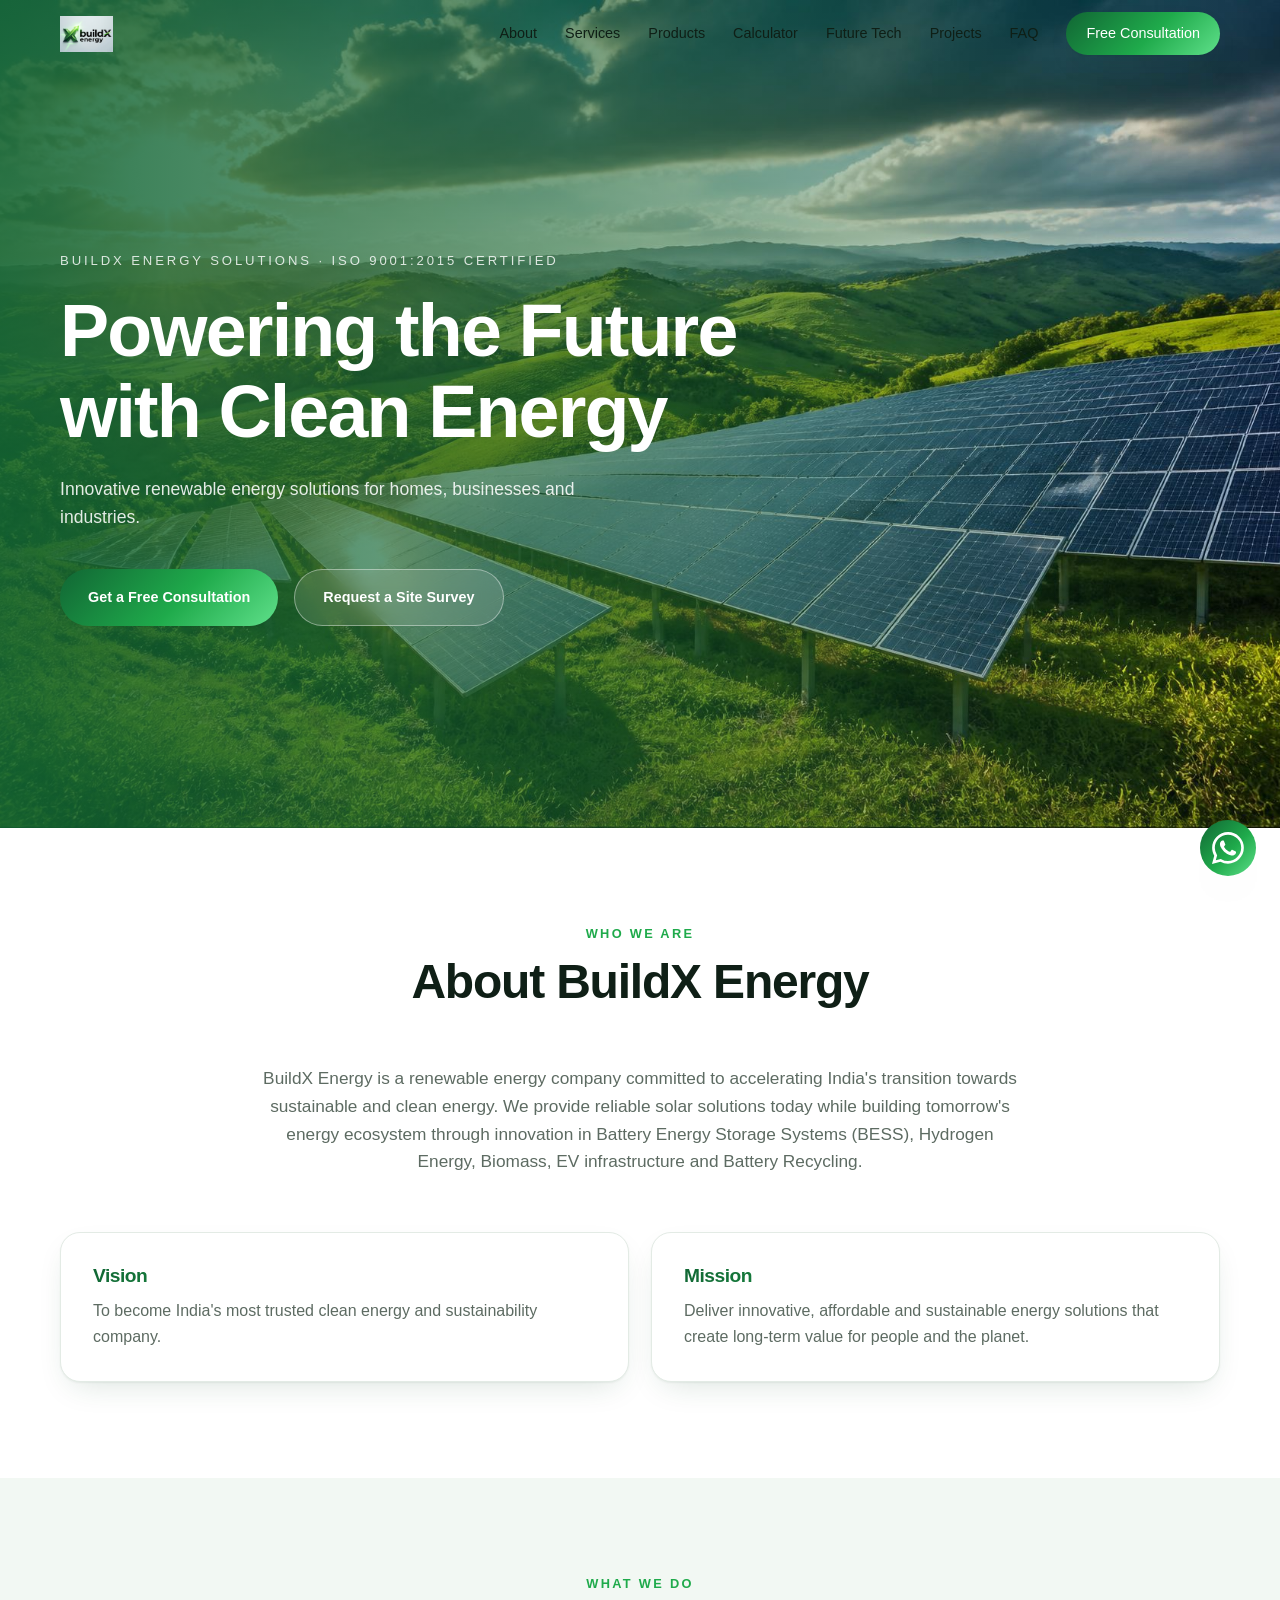
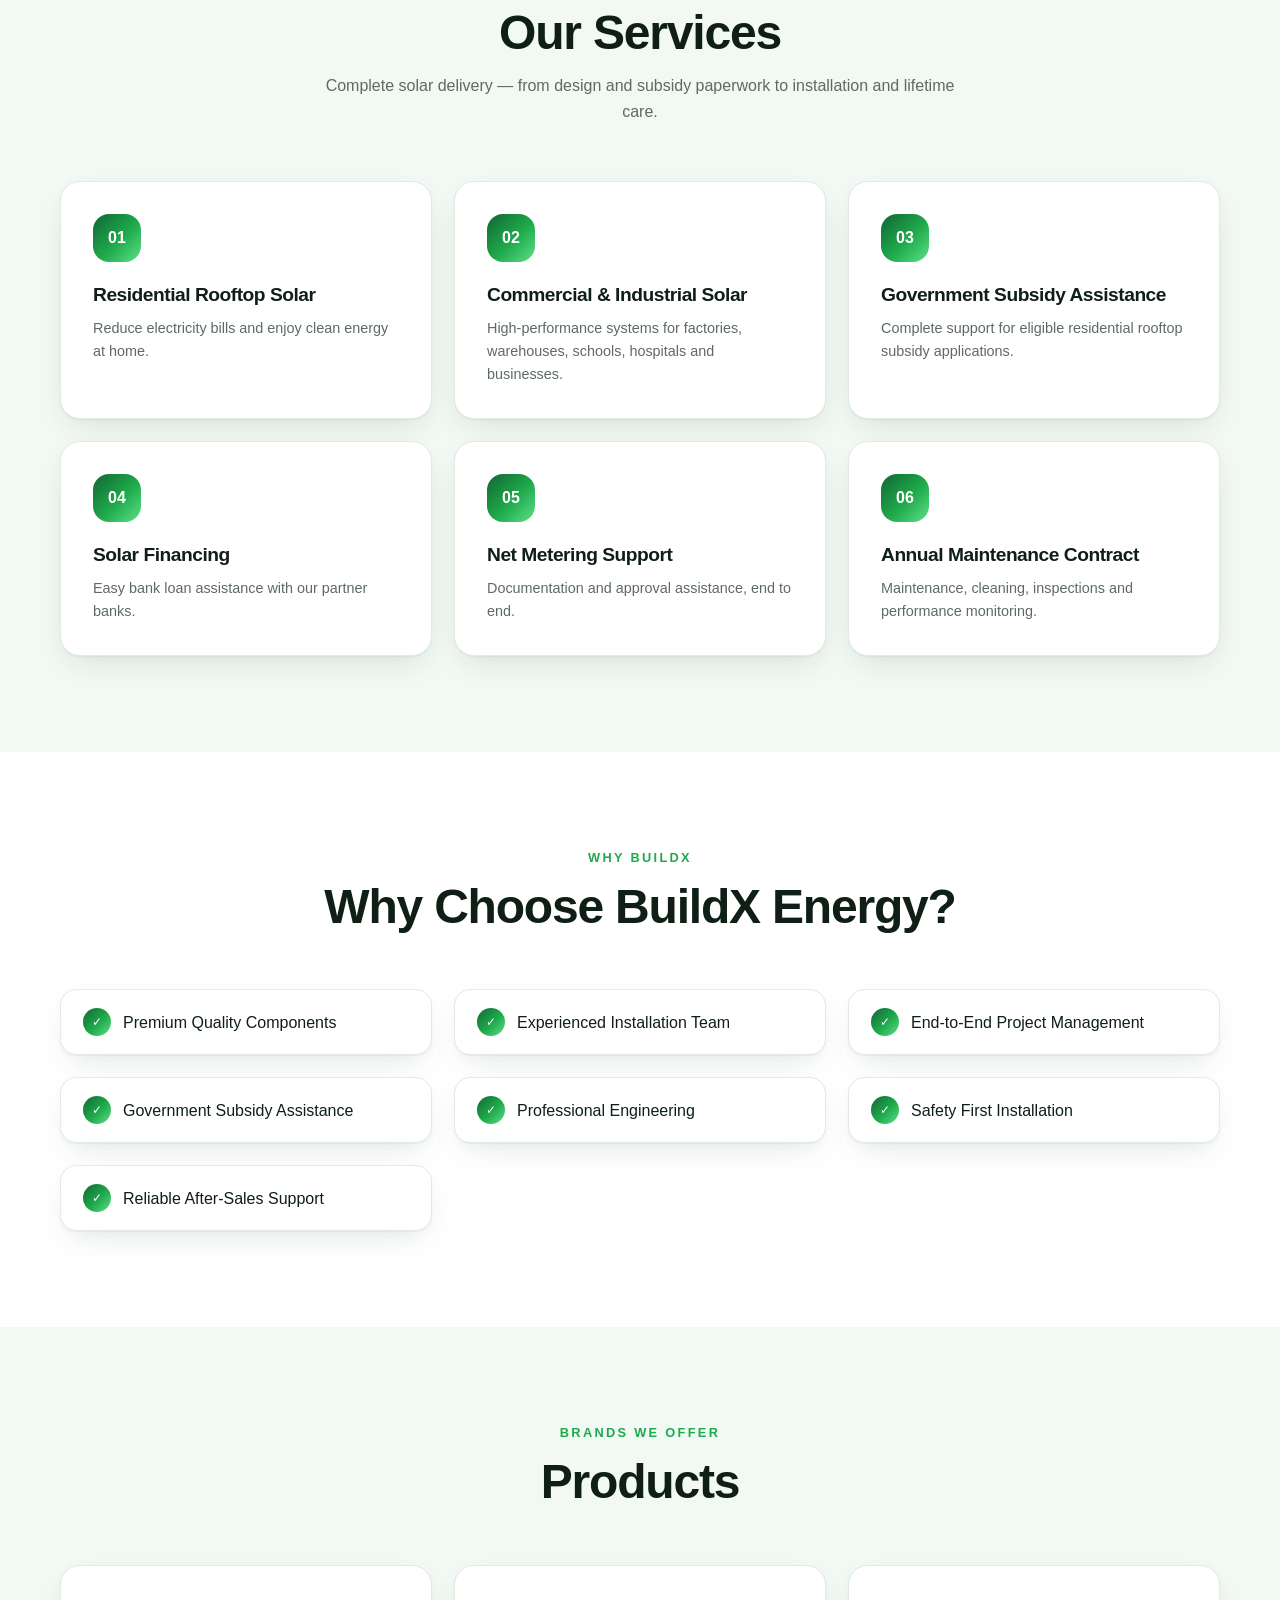
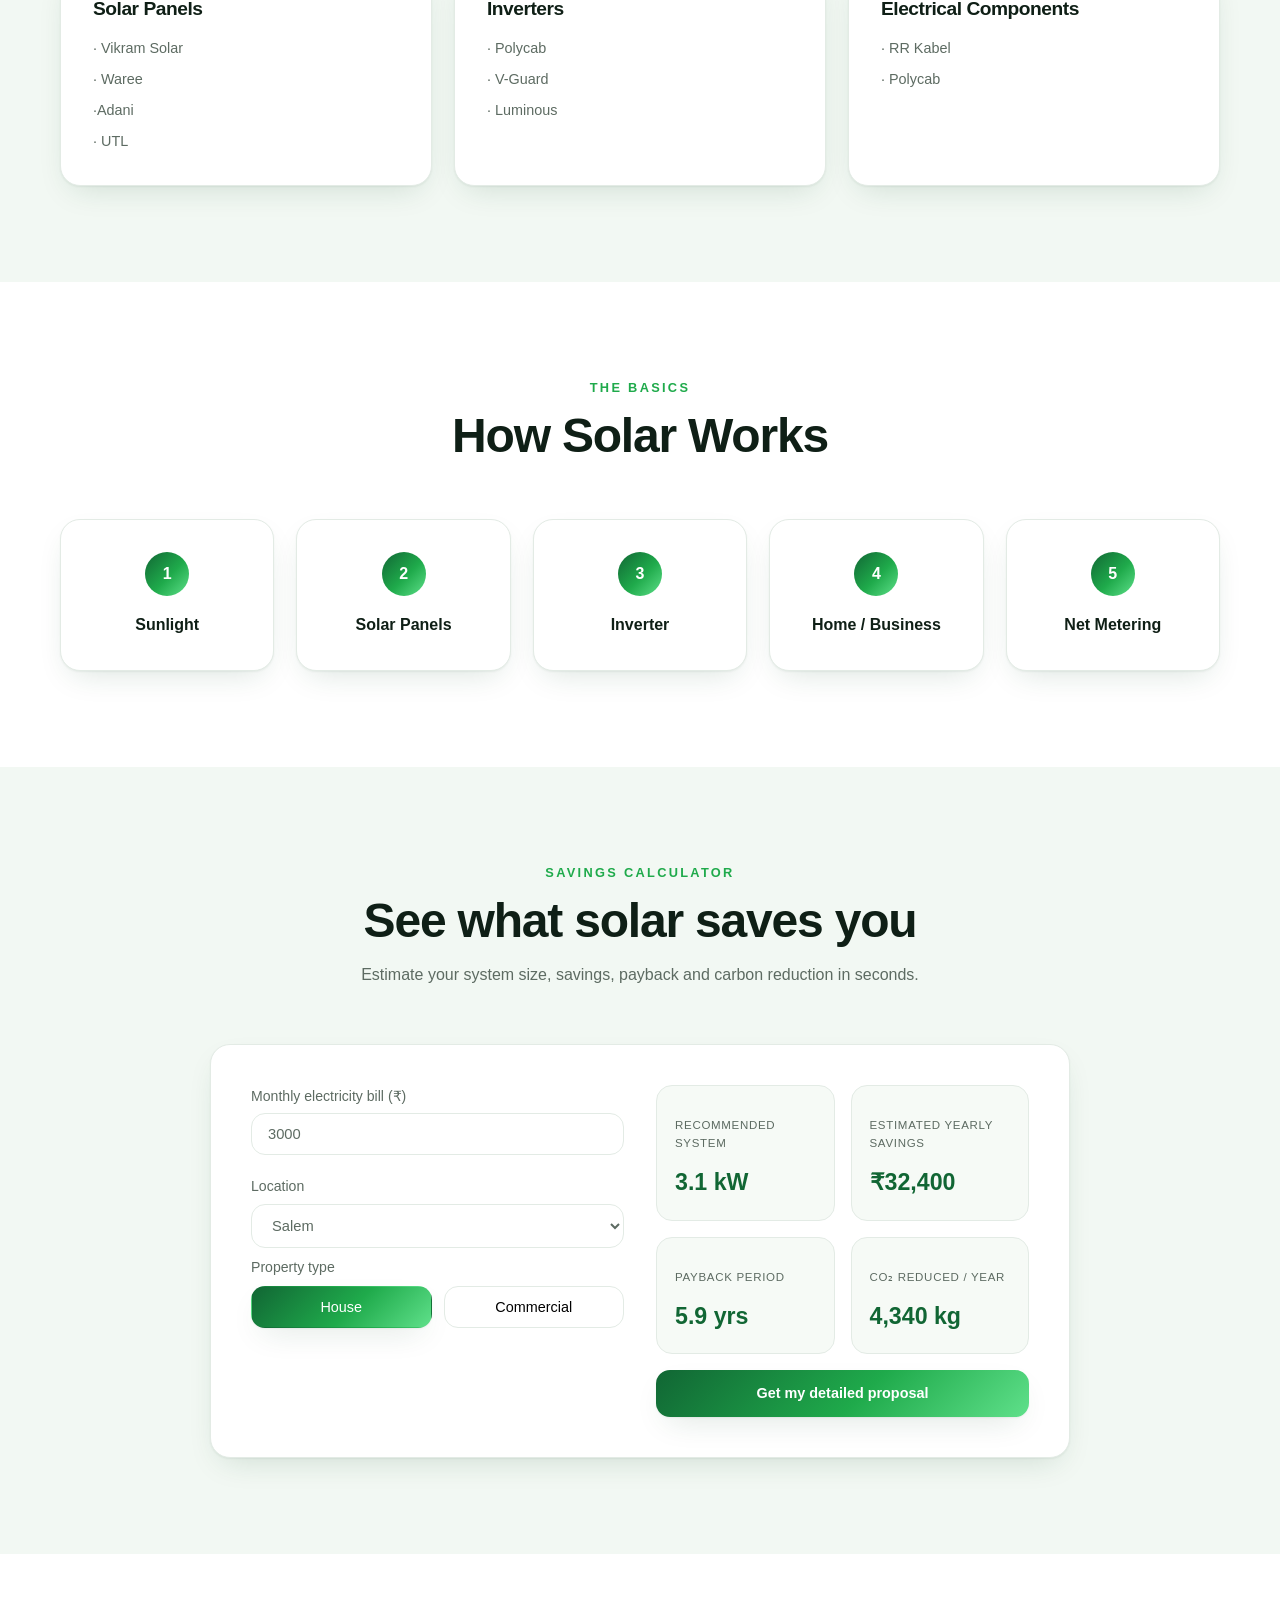
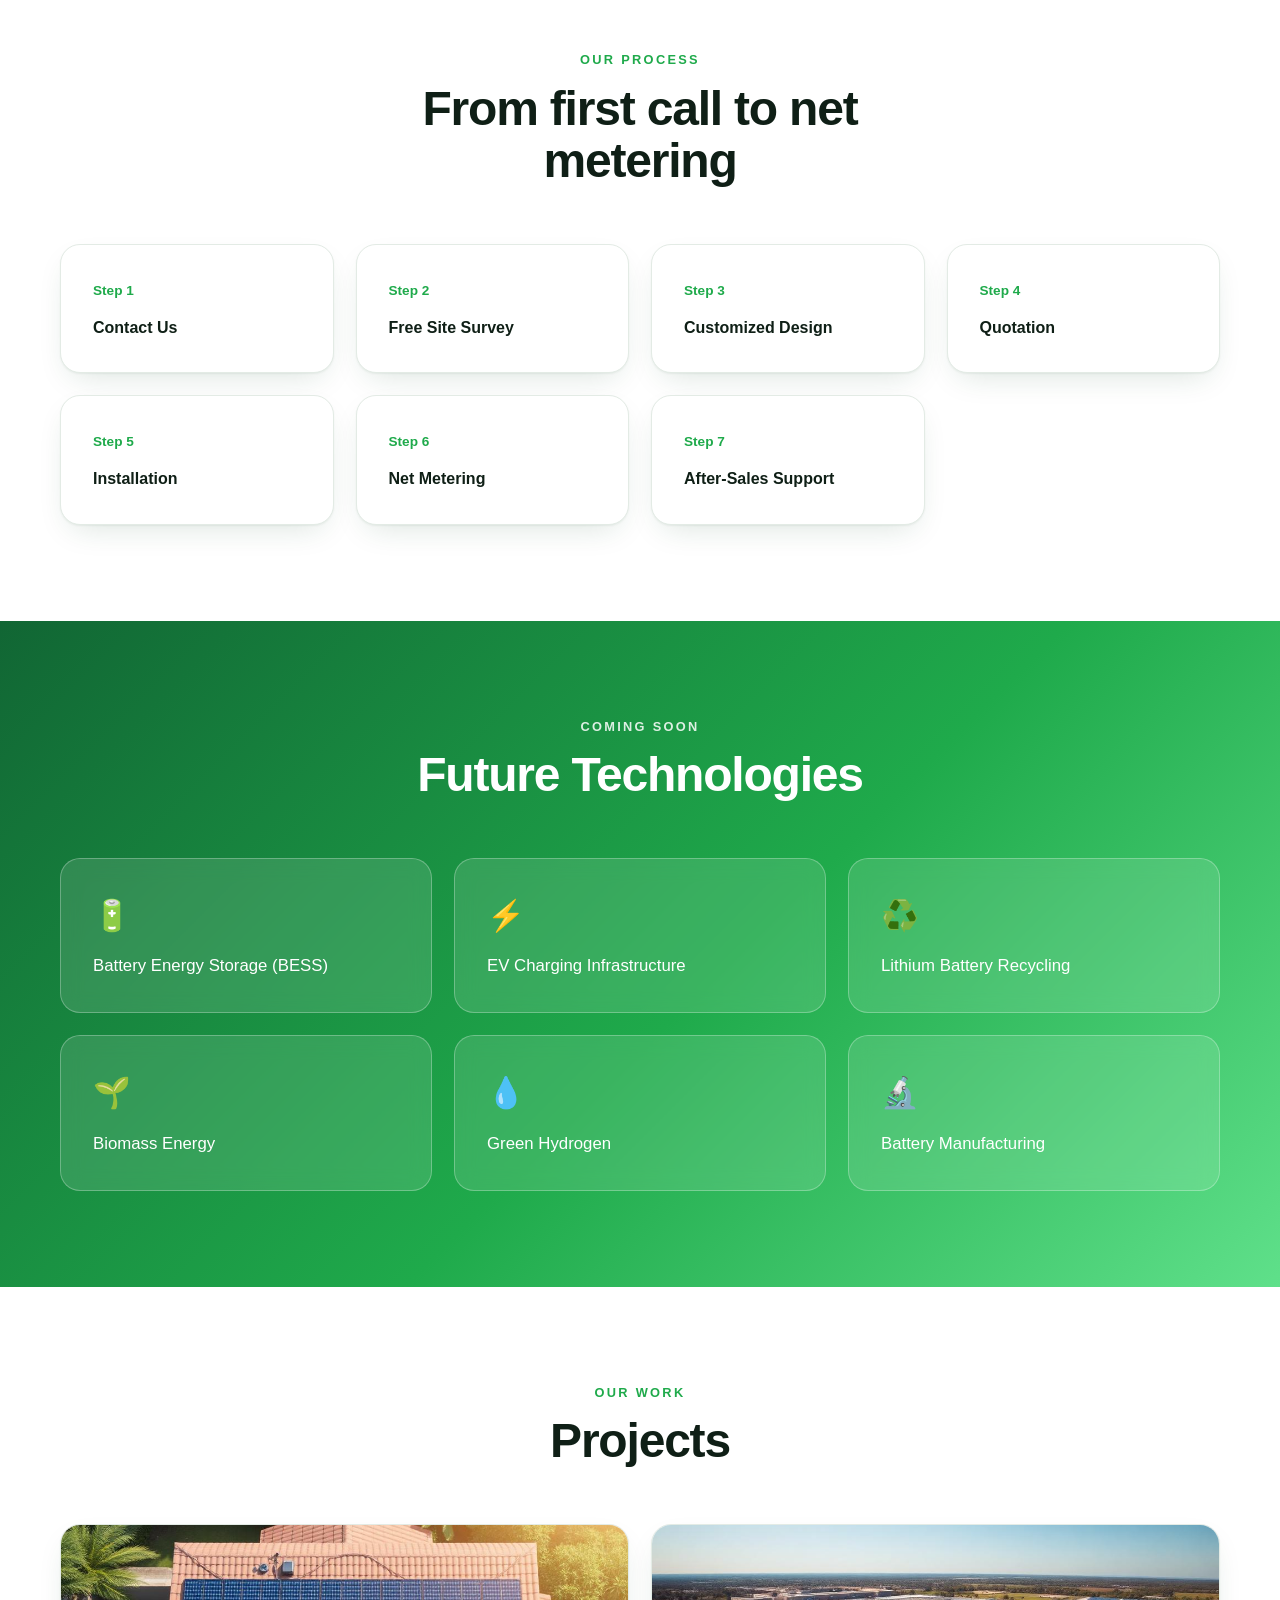
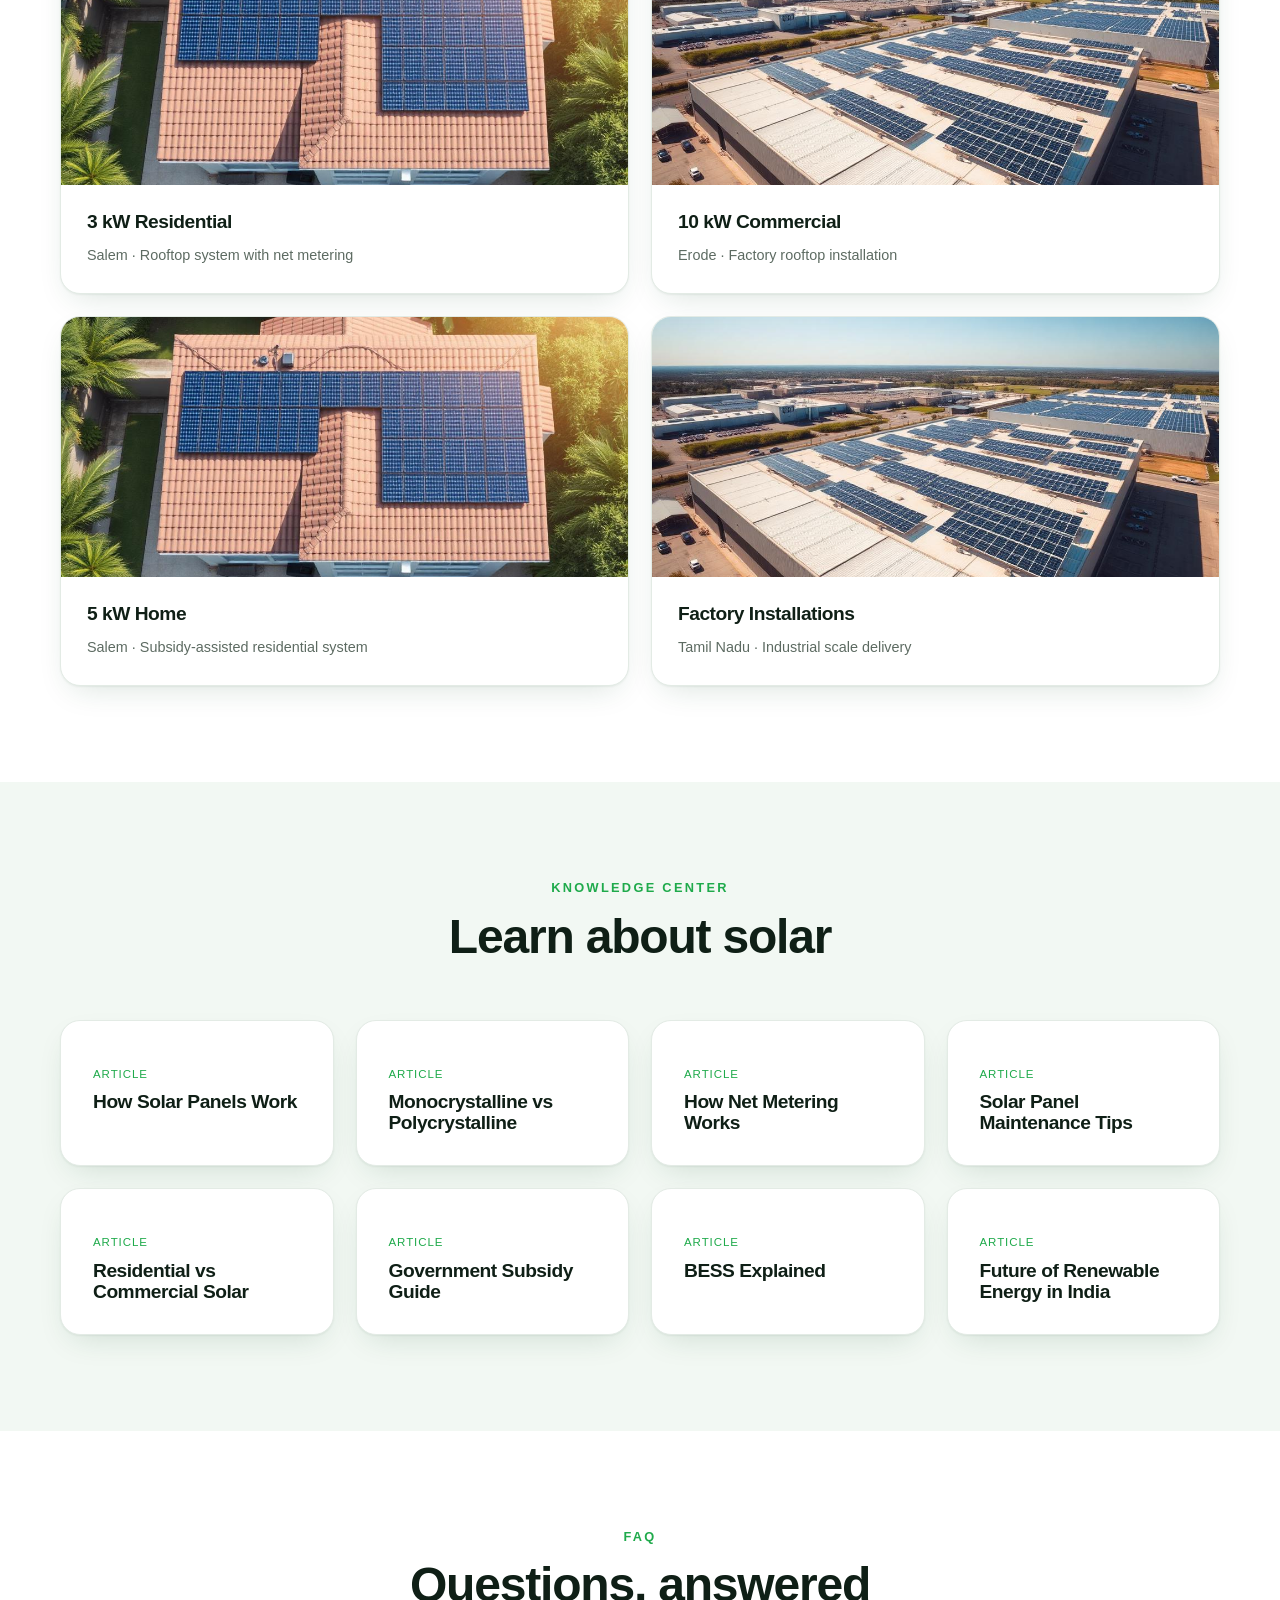
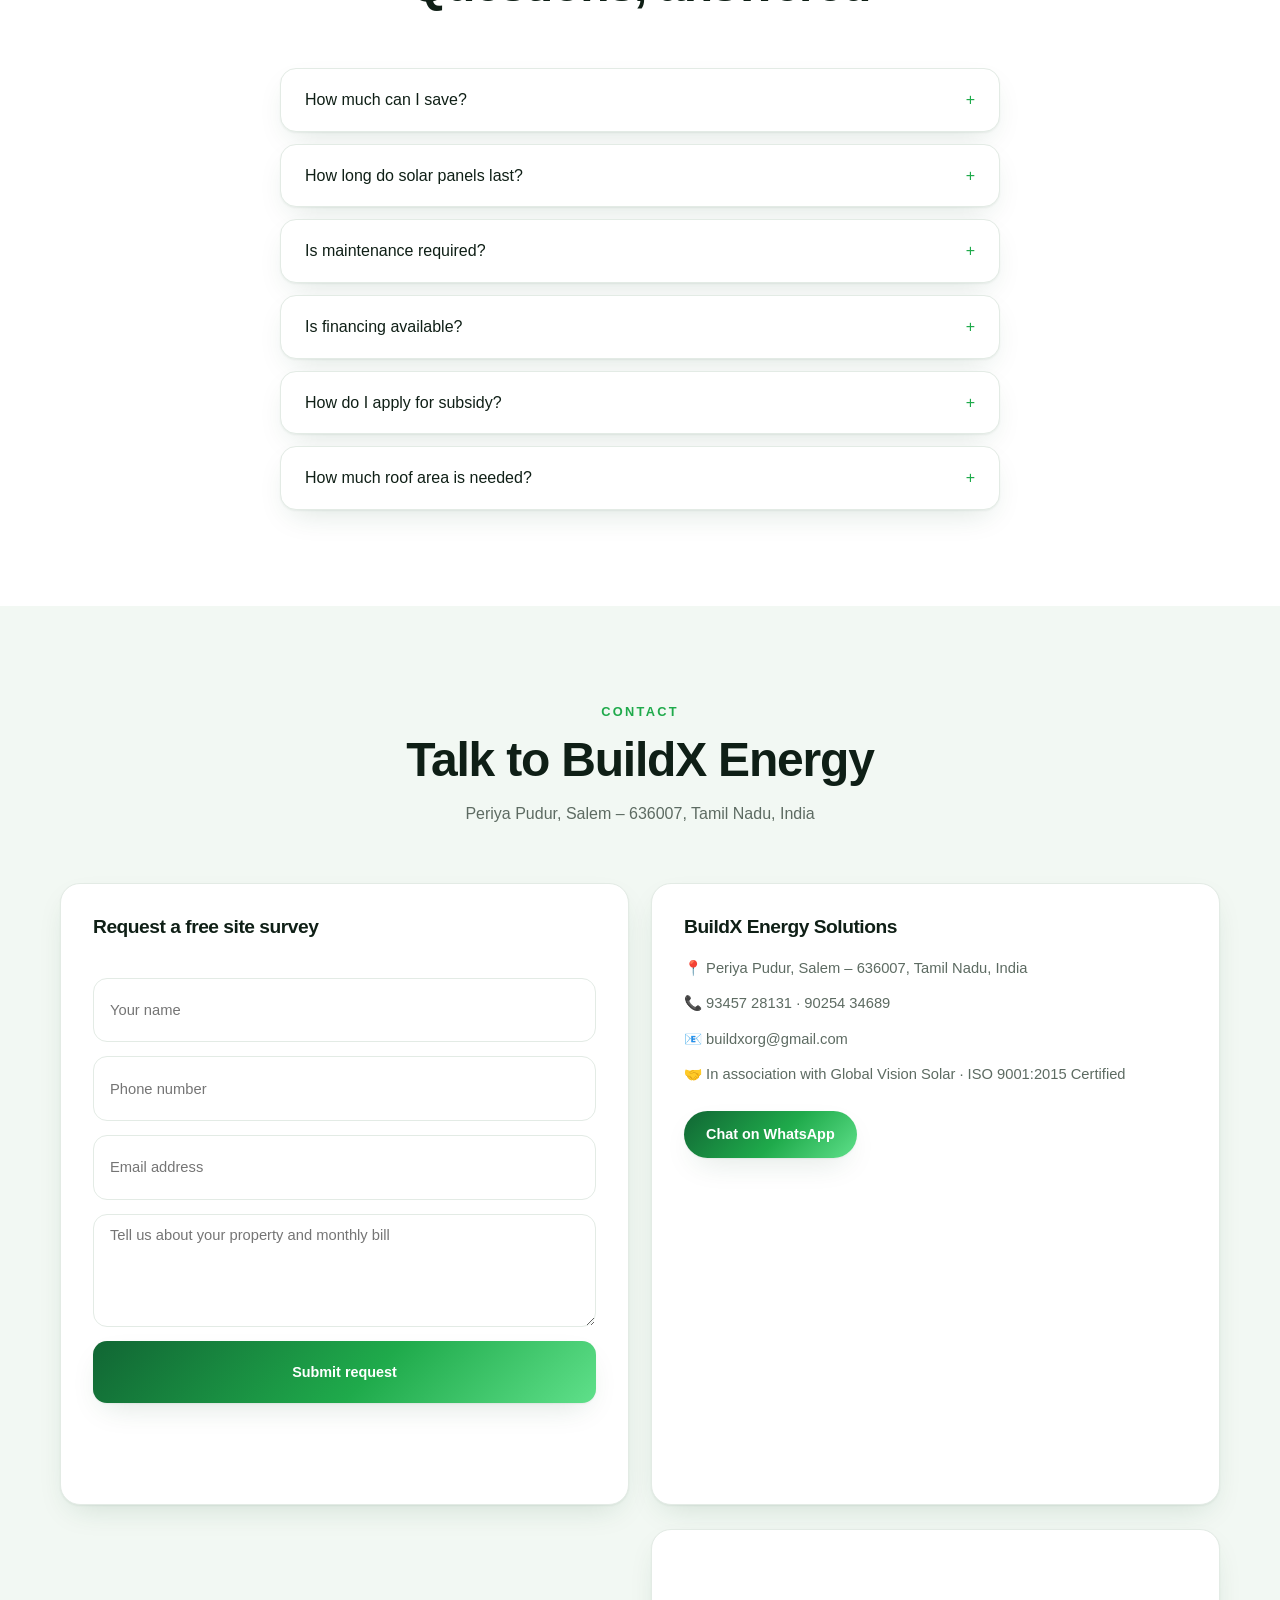
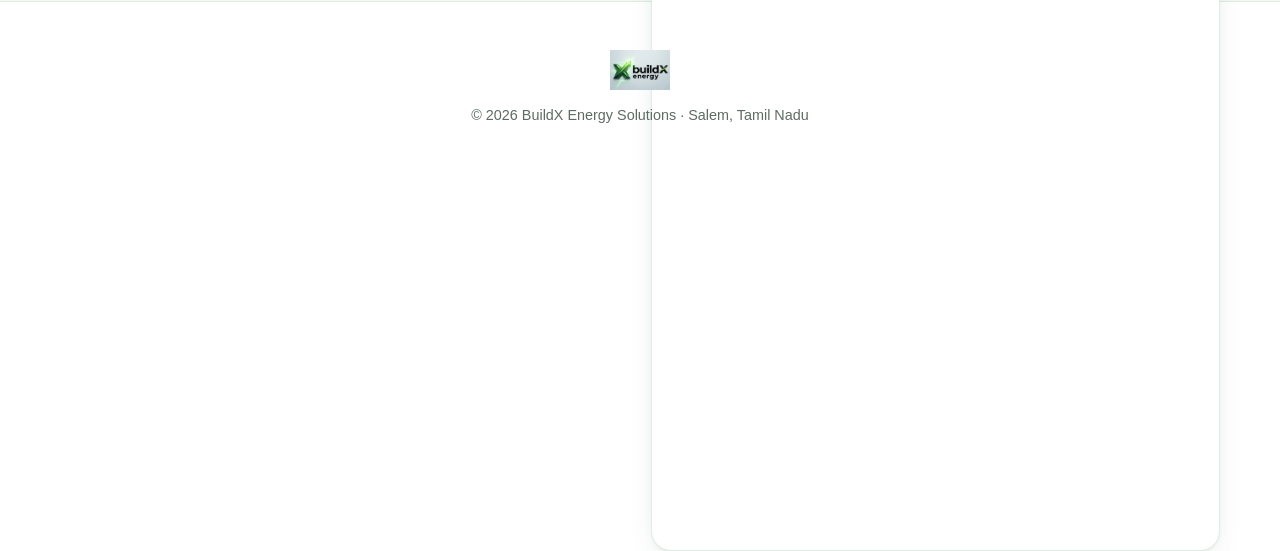
==== commit c54afcad: "Update index.html" ====
--- a/energy/index.html
+++ b/energy/index.html
@@ -40,7 +40,7 @@
     <div class="card hover-lift reveal"><h3 class="text-gradient">Vision</h3><p class="muted">To become India's most trusted clean energy and sustainability company.</p></div>
     <div class="card hover-lift reveal" data-delay="120"><h3 class="text-gradient">Mission</h3><p class="muted">Deliver innovative, affordable and sustainable energy solutions that create long-term value for people and the planet.</p></div>
   </div>
-</section><section id="services" class="band"><div class="container"><div class="section-head reveal"><p class="eyebrow">What We Do</p><h2>Our Services</h2><p class="sub">Complete solar delivery — from design and subsidy paperwork to installation and lifetime care.</p></div><div class="grid grid-3"><div class="card hover-lift reveal" data-delay="0"><div class="num">01</div><h3>Residential Rooftop Solar</h3><p class="muted small">Reduce electricity bills and enjoy clean energy at home.</p></div><div class="card hover-lift reveal" data-delay="100"><div class="num">02</div><h3>Commercial & Industrial Solar</h3><p class="muted small">High-performance systems for factories, warehouses, schools, hospitals and businesses.</p></div><div class="card hover-lift reveal" data-delay="200"><div class="num">03</div><h3>Government Subsidy Assistance</h3><p class="muted small">Complete support for eligible residential rooftop subsidy applications.</p></div><div class="card hover-lift reveal" data-delay="0"><div class="num">04</div><h3>Solar Financing</h3><p class="muted small">Easy bank loan assistance with our partner banks.</p></div><div class="card hover-lift reveal" data-delay="100"><div class="num">05</div><h3>Net Metering Support</h3><p class="muted small">Documentation and approval assistance, end to end.</p></div><div class="card hover-lift reveal" data-delay="200"><div class="num">06</div><h3>Annual Maintenance Contract</h3><p class="muted small">Maintenance, cleaning, inspections and performance monitoring.</p></div></div></div></section><section class="container section"><div class="section-head reveal"><p class="eyebrow">Why BuildX</p><h2>Why Choose BuildX Energy?</h2></div><div class="grid grid-3"><div class="pill reveal" data-delay="0"><span class="tick">✓</span><span>Premium Quality Components</span></div><div class="pill reveal" data-delay="80"><span class="tick">✓</span><span>Experienced Installation Team</span></div><div class="pill reveal" data-delay="160"><span class="tick">✓</span><span>End-to-End Project Management</span></div><div class="pill reveal" data-delay="0"><span class="tick">✓</span><span>Government Subsidy Assistance</span></div><div class="pill reveal" data-delay="80"><span class="tick">✓</span><span>Professional Engineering</span></div><div class="pill reveal" data-delay="160"><span class="tick">✓</span><span>Safety First Installation</span></div><div class="pill reveal" data-delay="0"><span class="tick">✓</span><span>Reliable After-Sales Support</span></div></div></section><section id="products" class="band"><div class="container"><div class="section-head reveal"><p class="eyebrow">Brands We Offer</p><h2>Products</h2></div><div class="grid grid-3"><div class="card hover-lift reveal" data-delay="0"><h3>Solar Panels</h3><ul class="brand-list"><li>· Vikram Solar</li><li>· ReNew</li><li>· Kirloskar</li><li>· UTL</li></ul></div><div class="card hover-lift reveal" data-delay="120"><h3>Inverters</h3><ul class="brand-list"><li>· Polycab</li><li>· V-Guard</li><li>· Luminous</li></ul></div><div class="card hover-lift reveal" data-delay="240"><h3>Electrical Components</h3><ul class="brand-list"><li>· RR Kabel</li><li>· Polycab</li></ul></div></div></div></section><section class="container section"><div class="section-head reveal"><p class="eyebrow">The Basics</p><h2>How Solar Works</h2></div><div class="grid grid-5"><div class="card center reveal" data-delay="0"><div class="circle">1</div><p class="strong">Sunlight</p></div><div class="card center reveal" data-delay="110"><div class="circle">2</div><p class="strong">Solar Panels</p></div><div class="card center reveal" data-delay="220"><div class="circle">3</div><p class="strong">Inverter</p></div><div class="card center reveal" data-delay="330"><div class="circle">4</div><p class="strong">Home / Business</p></div><div class="card center reveal" data-delay="440"><div class="circle">5</div><p class="strong">Net Metering</p></div></div></section><section id="calculator" class="band"><div class="container narrow"><div class="section-head reveal"><p class="eyebrow">Savings Calculator</p><h2>See what solar saves you</h2><p class="sub">Estimate your system size, savings, payback and carbon reduction in seconds.</p></div><div class="reveal"><div class="card calc">
+</section><section id="services" class="band"><div class="container"><div class="section-head reveal"><p class="eyebrow">What We Do</p><h2>Our Services</h2><p class="sub">Complete solar delivery — from design and subsidy paperwork to installation and lifetime care.</p></div><div class="grid grid-3"><div class="card hover-lift reveal" data-delay="0"><div class="num">01</div><h3>Residential Rooftop Solar</h3><p class="muted small">Reduce electricity bills and enjoy clean energy at home.</p></div><div class="card hover-lift reveal" data-delay="100"><div class="num">02</div><h3>Commercial & Industrial Solar</h3><p class="muted small">High-performance systems for factories, warehouses, schools, hospitals and businesses.</p></div><div class="card hover-lift reveal" data-delay="200"><div class="num">03</div><h3>Government Subsidy Assistance</h3><p class="muted small">Complete support for eligible residential rooftop subsidy applications.</p></div><div class="card hover-lift reveal" data-delay="0"><div class="num">04</div><h3>Solar Financing</h3><p class="muted small">Easy bank loan assistance with our partner banks.</p></div><div class="card hover-lift reveal" data-delay="100"><div class="num">05</div><h3>Net Metering Support</h3><p class="muted small">Documentation and approval assistance, end to end.</p></div><div class="card hover-lift reveal" data-delay="200"><div class="num">06</div><h3>Annual Maintenance Contract</h3><p class="muted small">Maintenance, cleaning, inspections and performance monitoring.</p></div></div></div></section><section class="container section"><div class="section-head reveal"><p class="eyebrow">Why BuildX</p><h2>Why Choose BuildX Energy?</h2></div><div class="grid grid-3"><div class="pill reveal" data-delay="0"><span class="tick">✓</span><span>Premium Quality Components</span></div><div class="pill reveal" data-delay="80"><span class="tick">✓</span><span>Experienced Installation Team</span></div><div class="pill reveal" data-delay="160"><span class="tick">✓</span><span>End-to-End Project Management</span></div><div class="pill reveal" data-delay="0"><span class="tick">✓</span><span>Government Subsidy Assistance</span></div><div class="pill reveal" data-delay="80"><span class="tick">✓</span><span>Professional Engineering</span></div><div class="pill reveal" data-delay="160"><span class="tick">✓</span><span>Safety First Installation</span></div><div class="pill reveal" data-delay="0"><span class="tick">✓</span><span>Reliable After-Sales Support</span></div></div></section><section id="products" class="band"><div class="container"><div class="section-head reveal"><p class="eyebrow">Brands We Offer</p><h2>Products</h2></div><div class="grid grid-3"><div class="card hover-lift reveal" data-delay="0"><h3>Solar Panels</h3><ul class="brand-list"><li>· Vikram Solar</li><li>· Waree</li><li>·Adani</li><li>· UTL</li></ul></div><div class="card hover-lift reveal" data-delay="120"><h3>Inverters</h3><ul class="brand-list"><li>· Polycab</li><li>· V-Guard</li><li>· Luminous</li></ul></div><div class="card hover-lift reveal" data-delay="240"><h3>Electrical Components</h3><ul class="brand-list"><li>· RR Kabel</li><li>· Polycab</li></ul></div></div></div></section><section class="container section"><div class="section-head reveal"><p class="eyebrow">The Basics</p><h2>How Solar Works</h2></div><div class="grid grid-5"><div class="card center reveal" data-delay="0"><div class="circle">1</div><p class="strong">Sunlight</p></div><div class="card center reveal" data-delay="110"><div class="circle">2</div><p class="strong">Solar Panels</p></div><div class="card center reveal" data-delay="220"><div class="circle">3</div><p class="strong">Inverter</p></div><div class="card center reveal" data-delay="330"><div class="circle">4</div><p class="strong">Home / Business</p></div><div class="card center reveal" data-delay="440"><div class="circle">5</div><p class="strong">Net Metering</p></div></div></section><section id="calculator" class="band"><div class="container narrow"><div class="section-head reveal"><p class="eyebrow">Savings Calculator</p><h2>See what solar saves you</h2><p class="sub">Estimate your system size, savings, payback and carbon reduction in seconds.</p></div><div class="reveal"><div class="card calc">
   <div class="calc-inputs">
     <label>Monthly electricity bill (₹)<input id="bill" type="number" min="500" value="3000"></label>
     <label>Location<select id="loc"><option>Salem</option><option>Erode</option><option>Coimbatore</option><option>Chennai</option><option>Other</option></select></label>
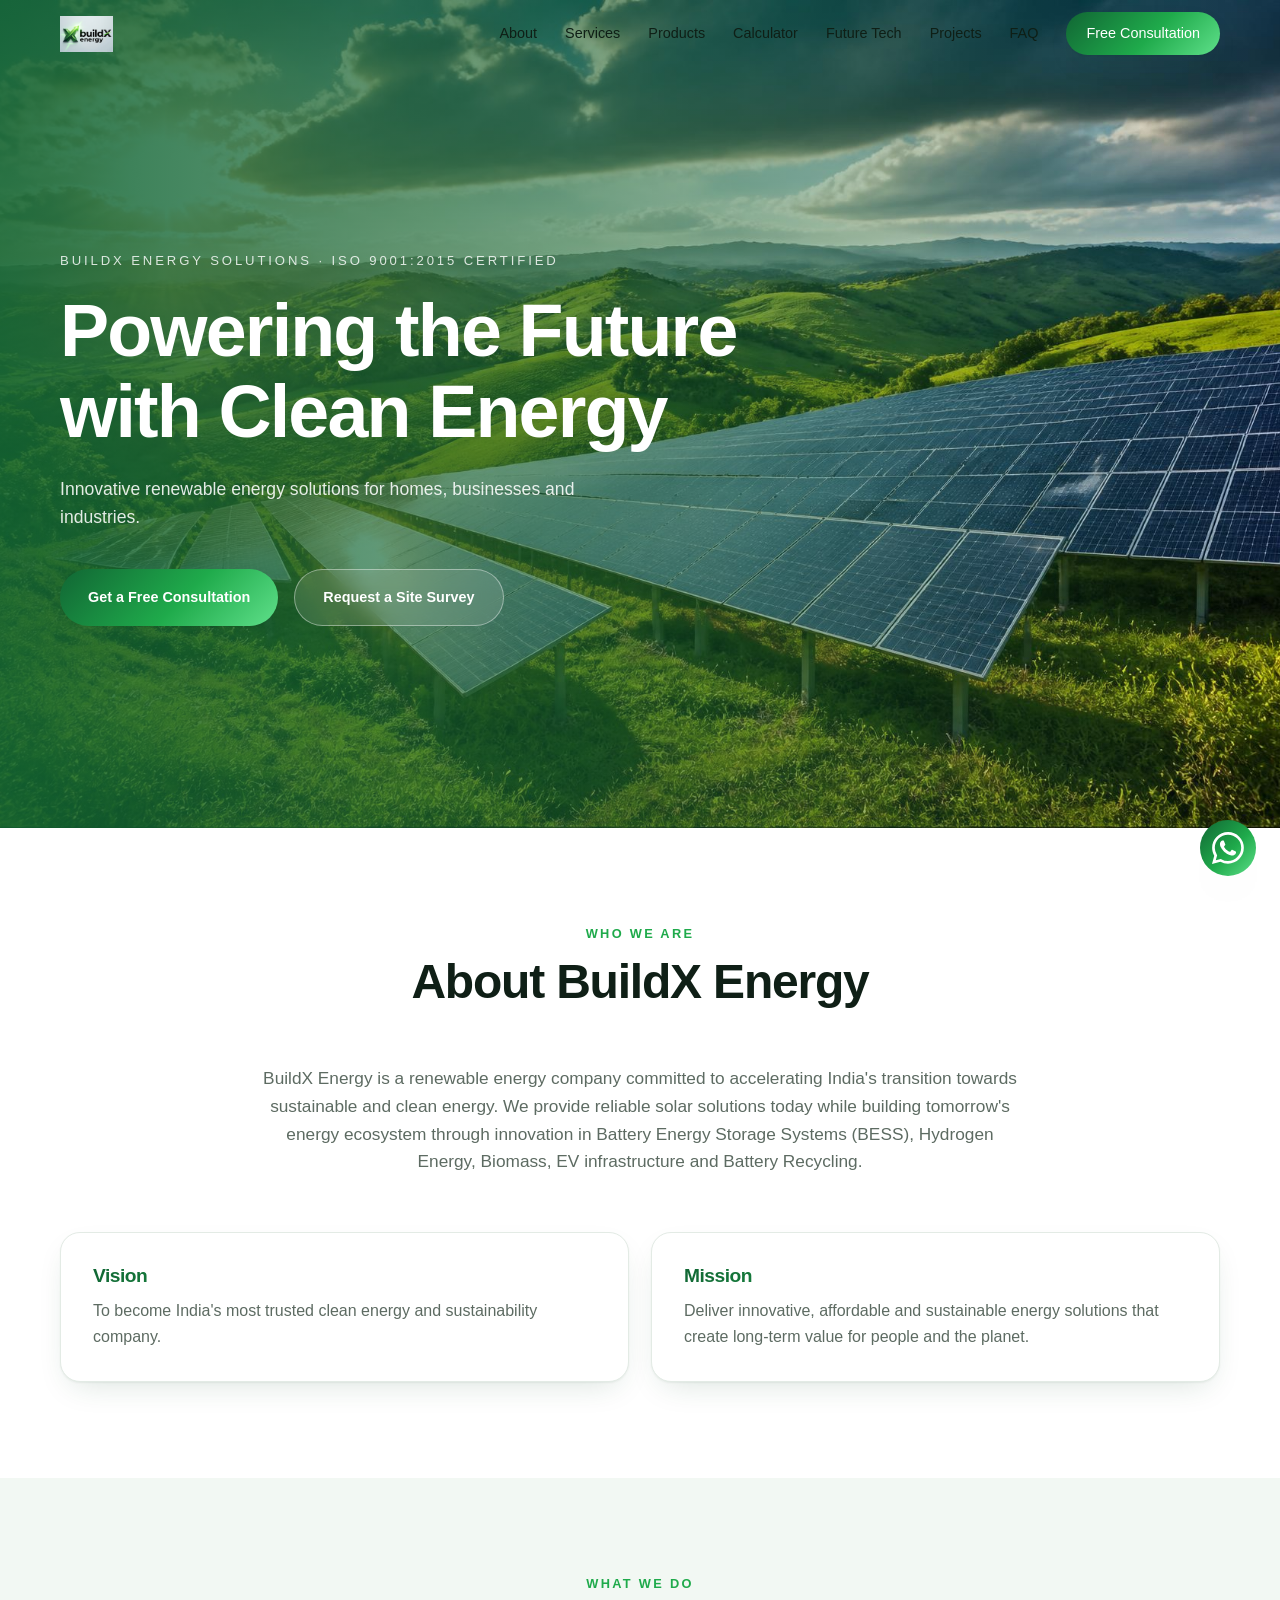
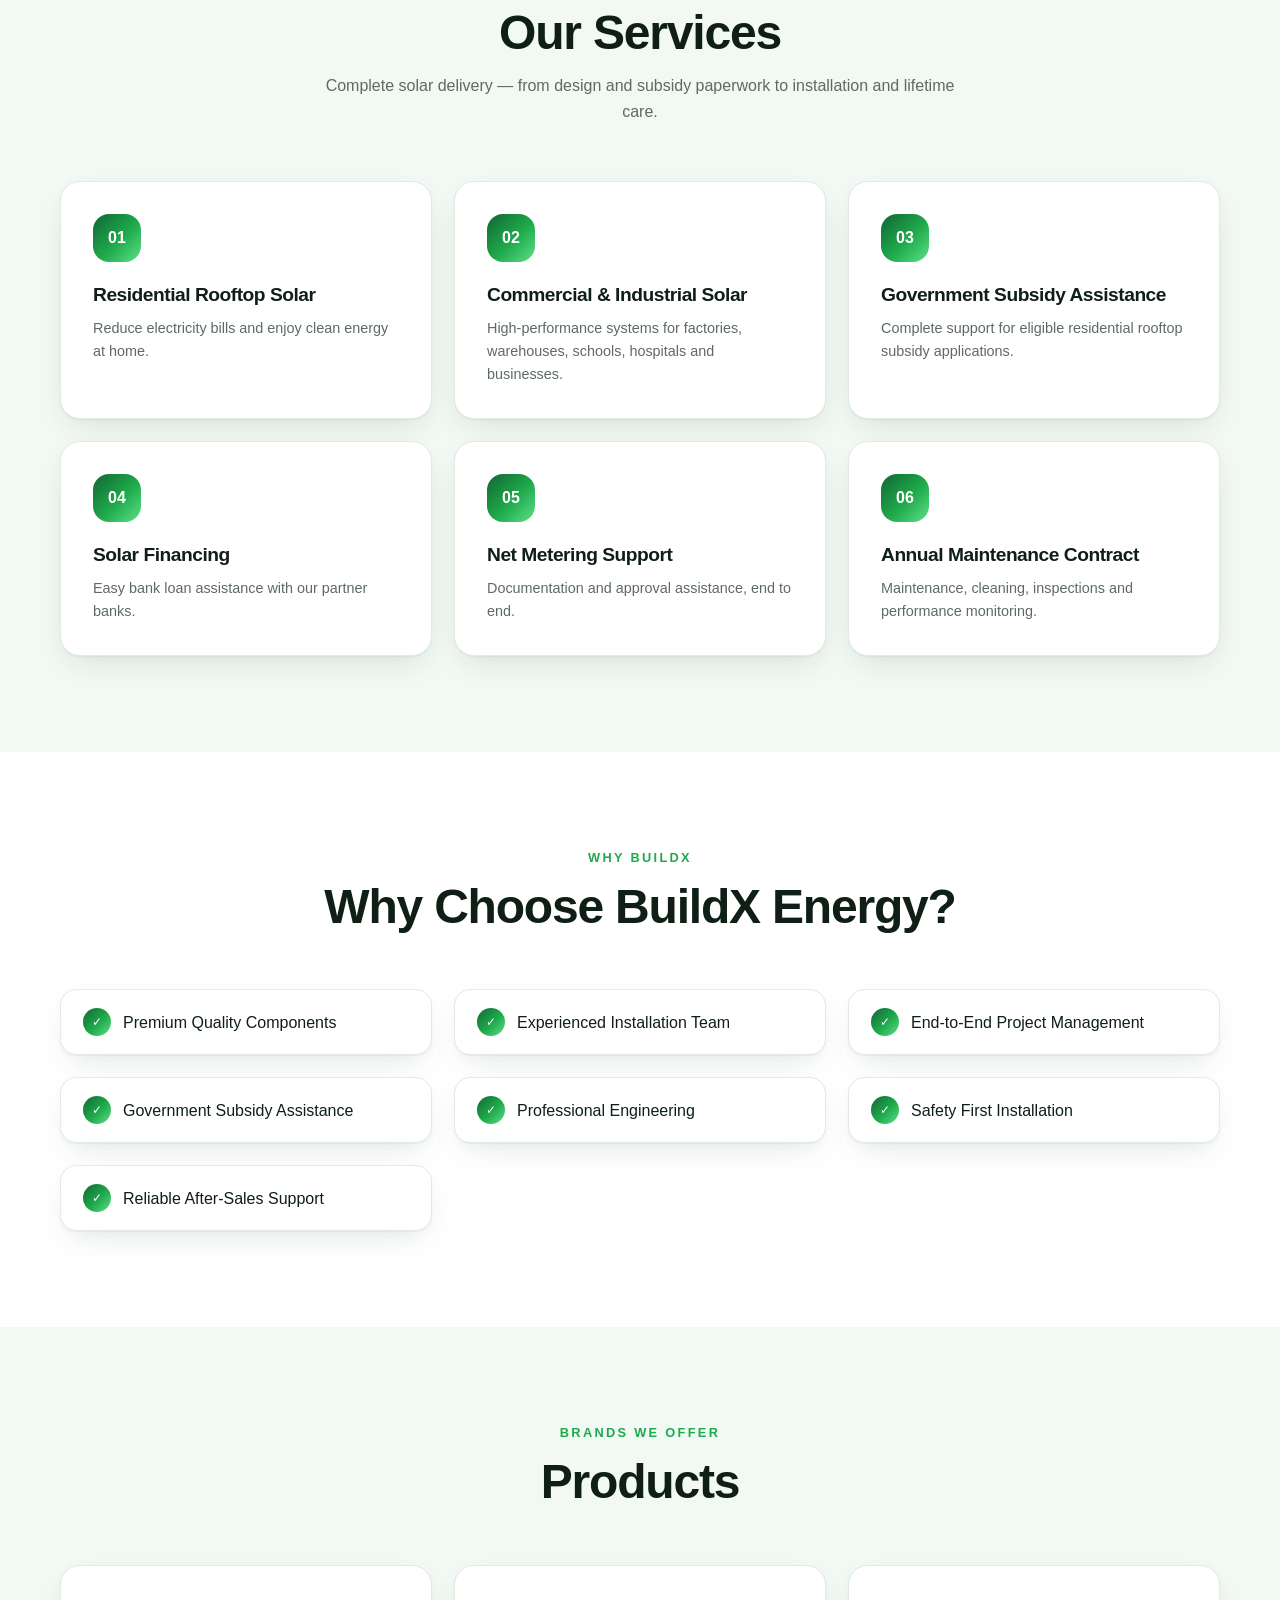
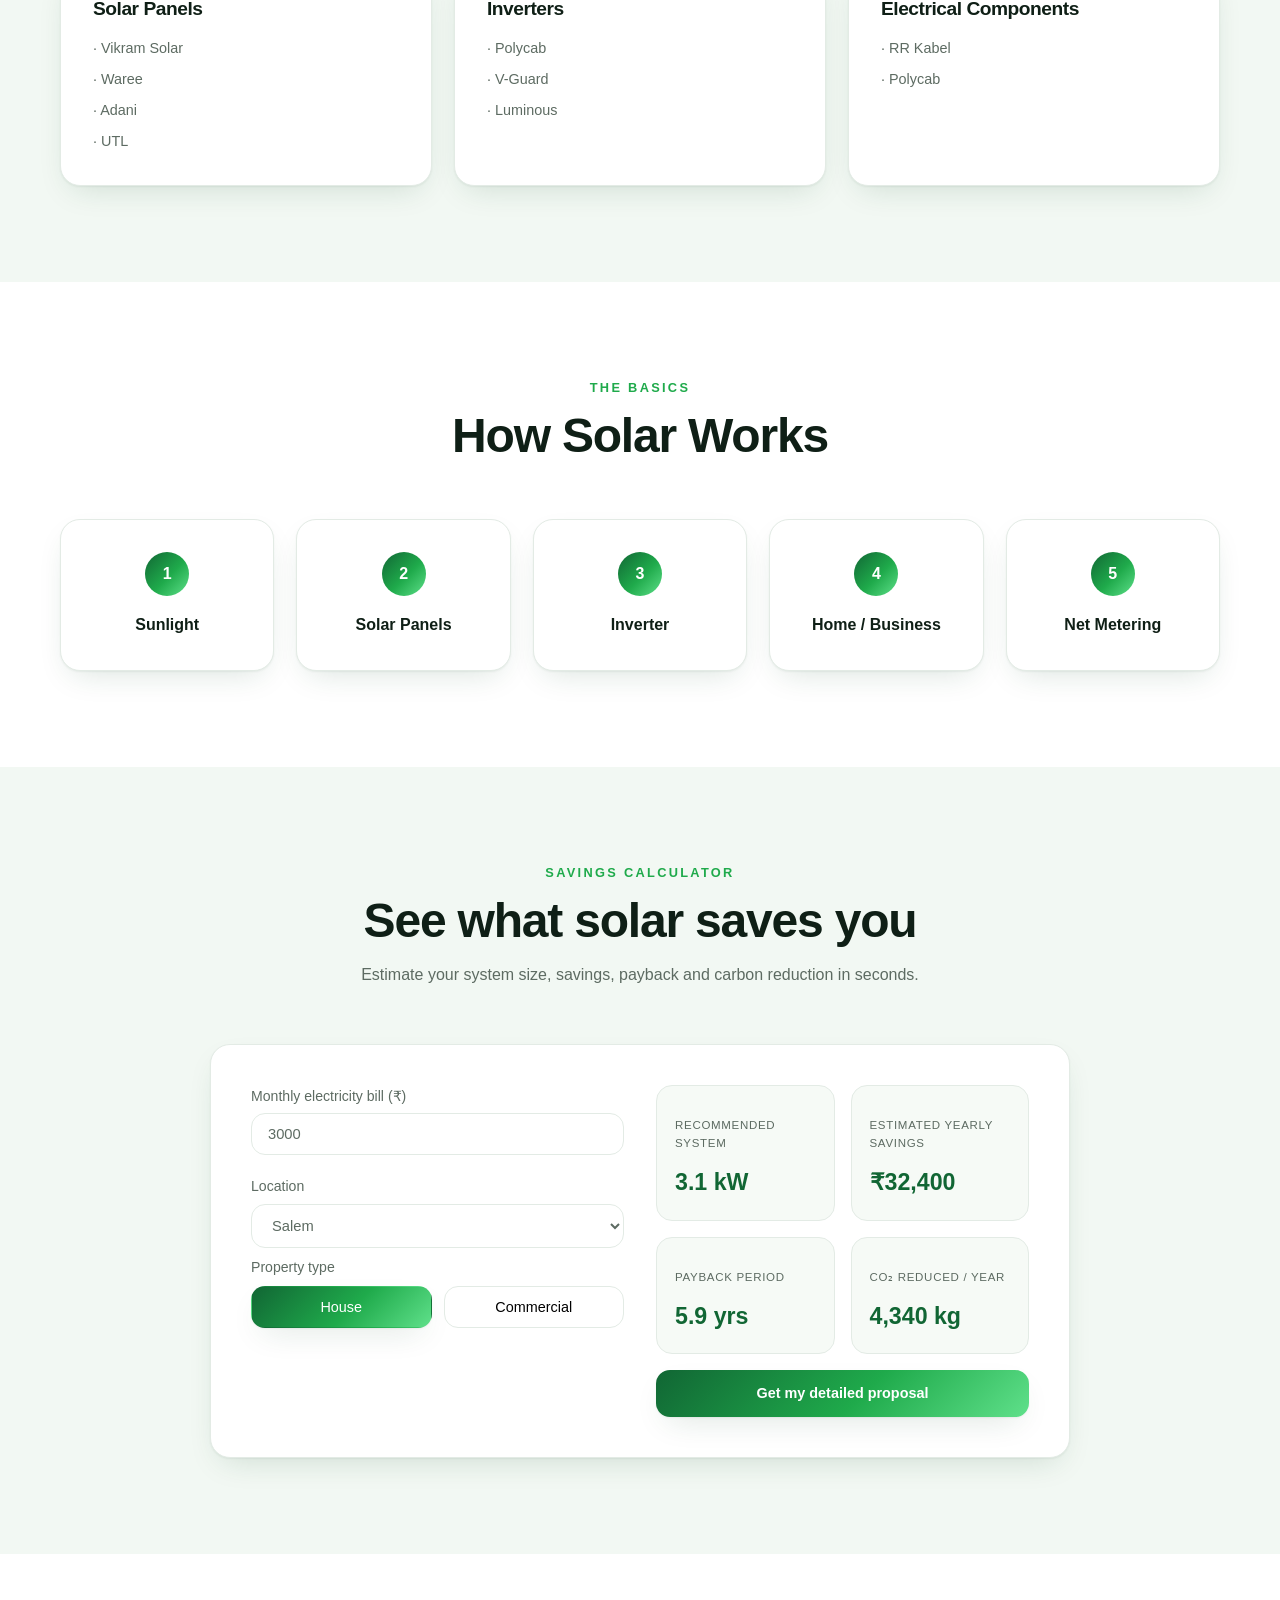
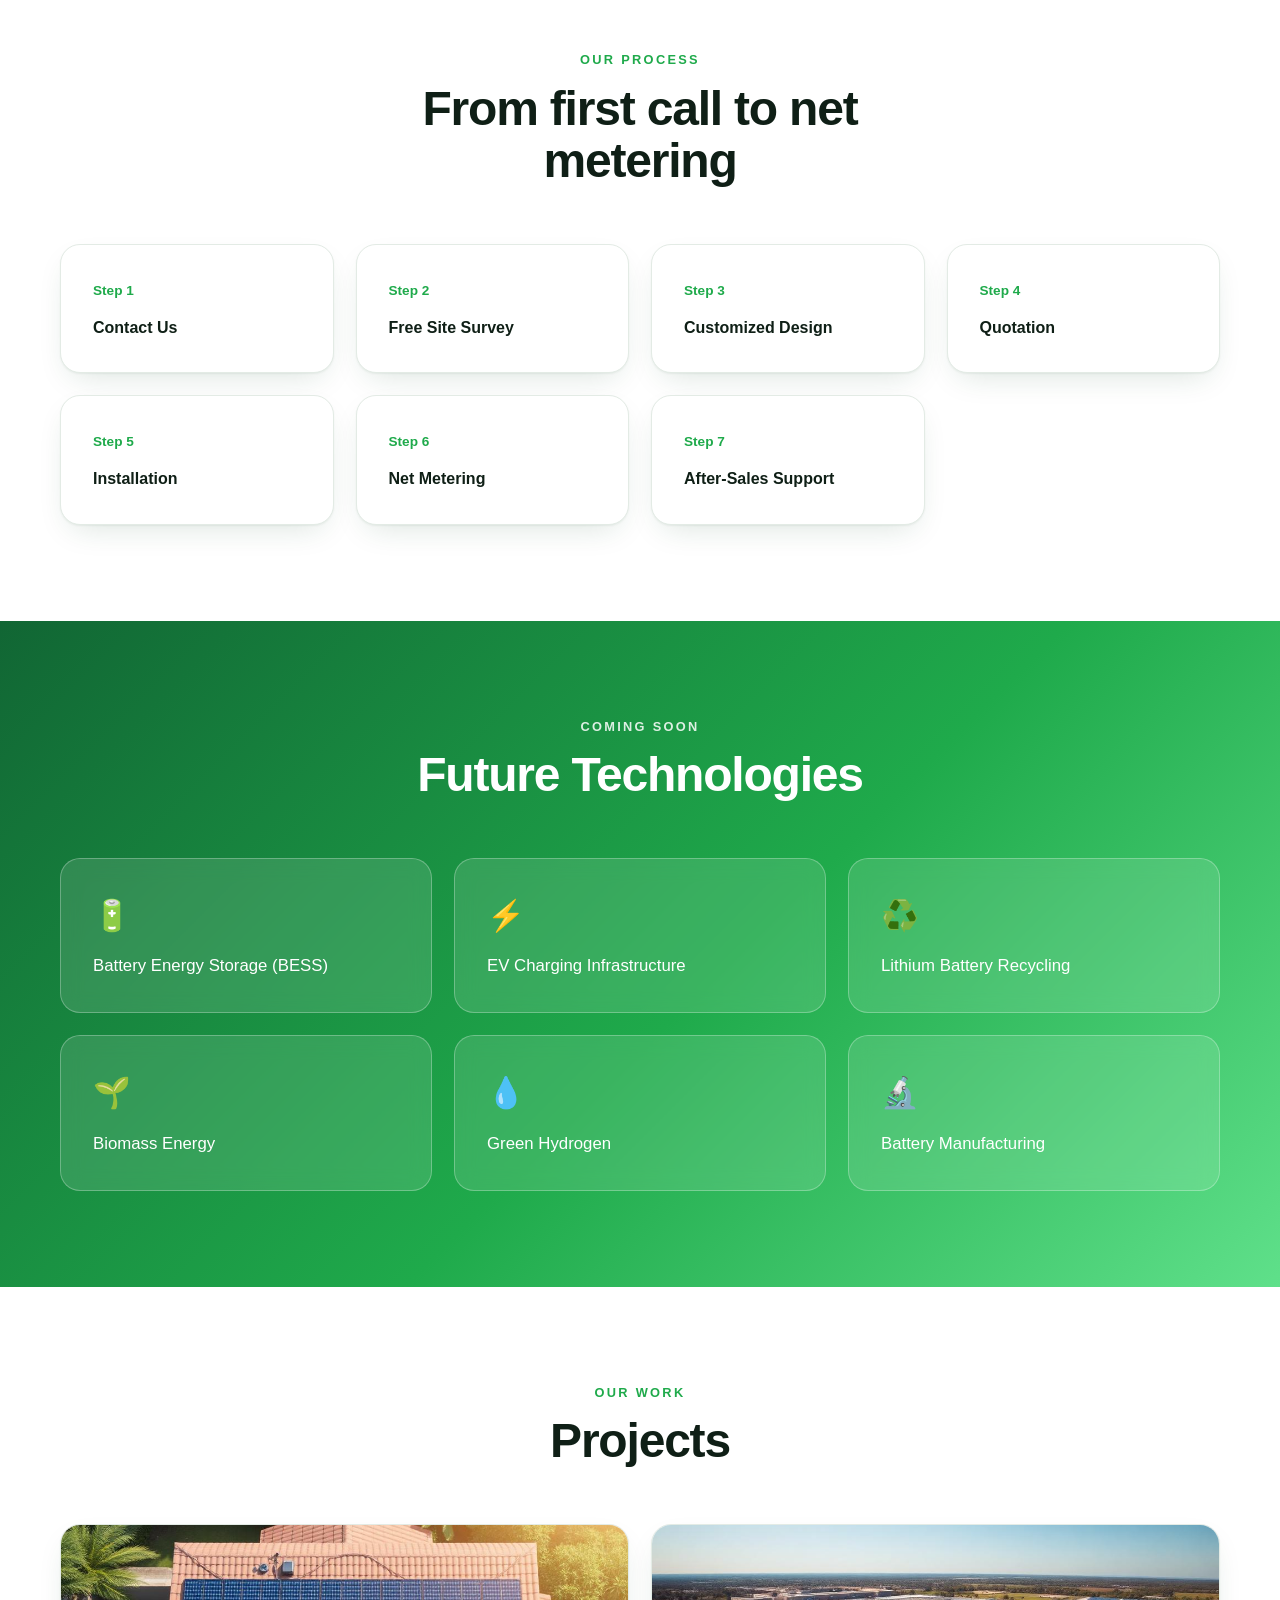
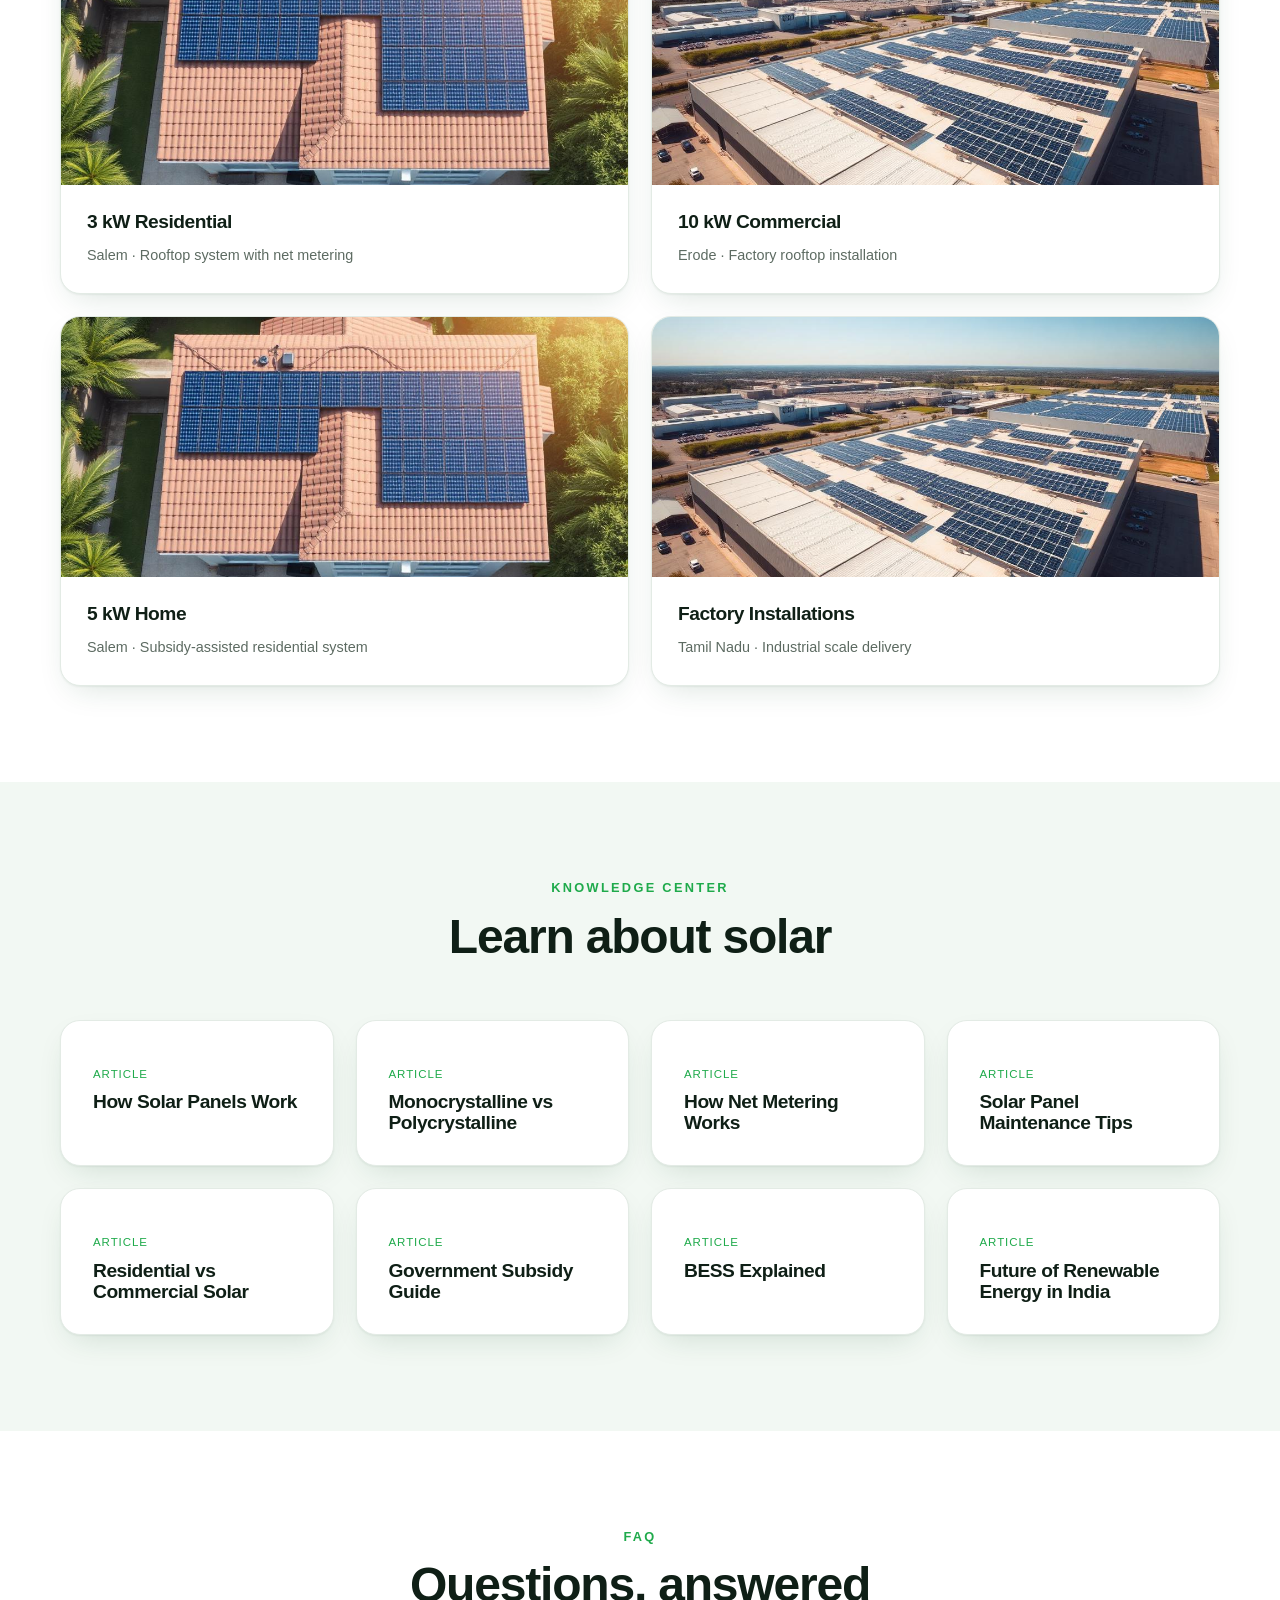
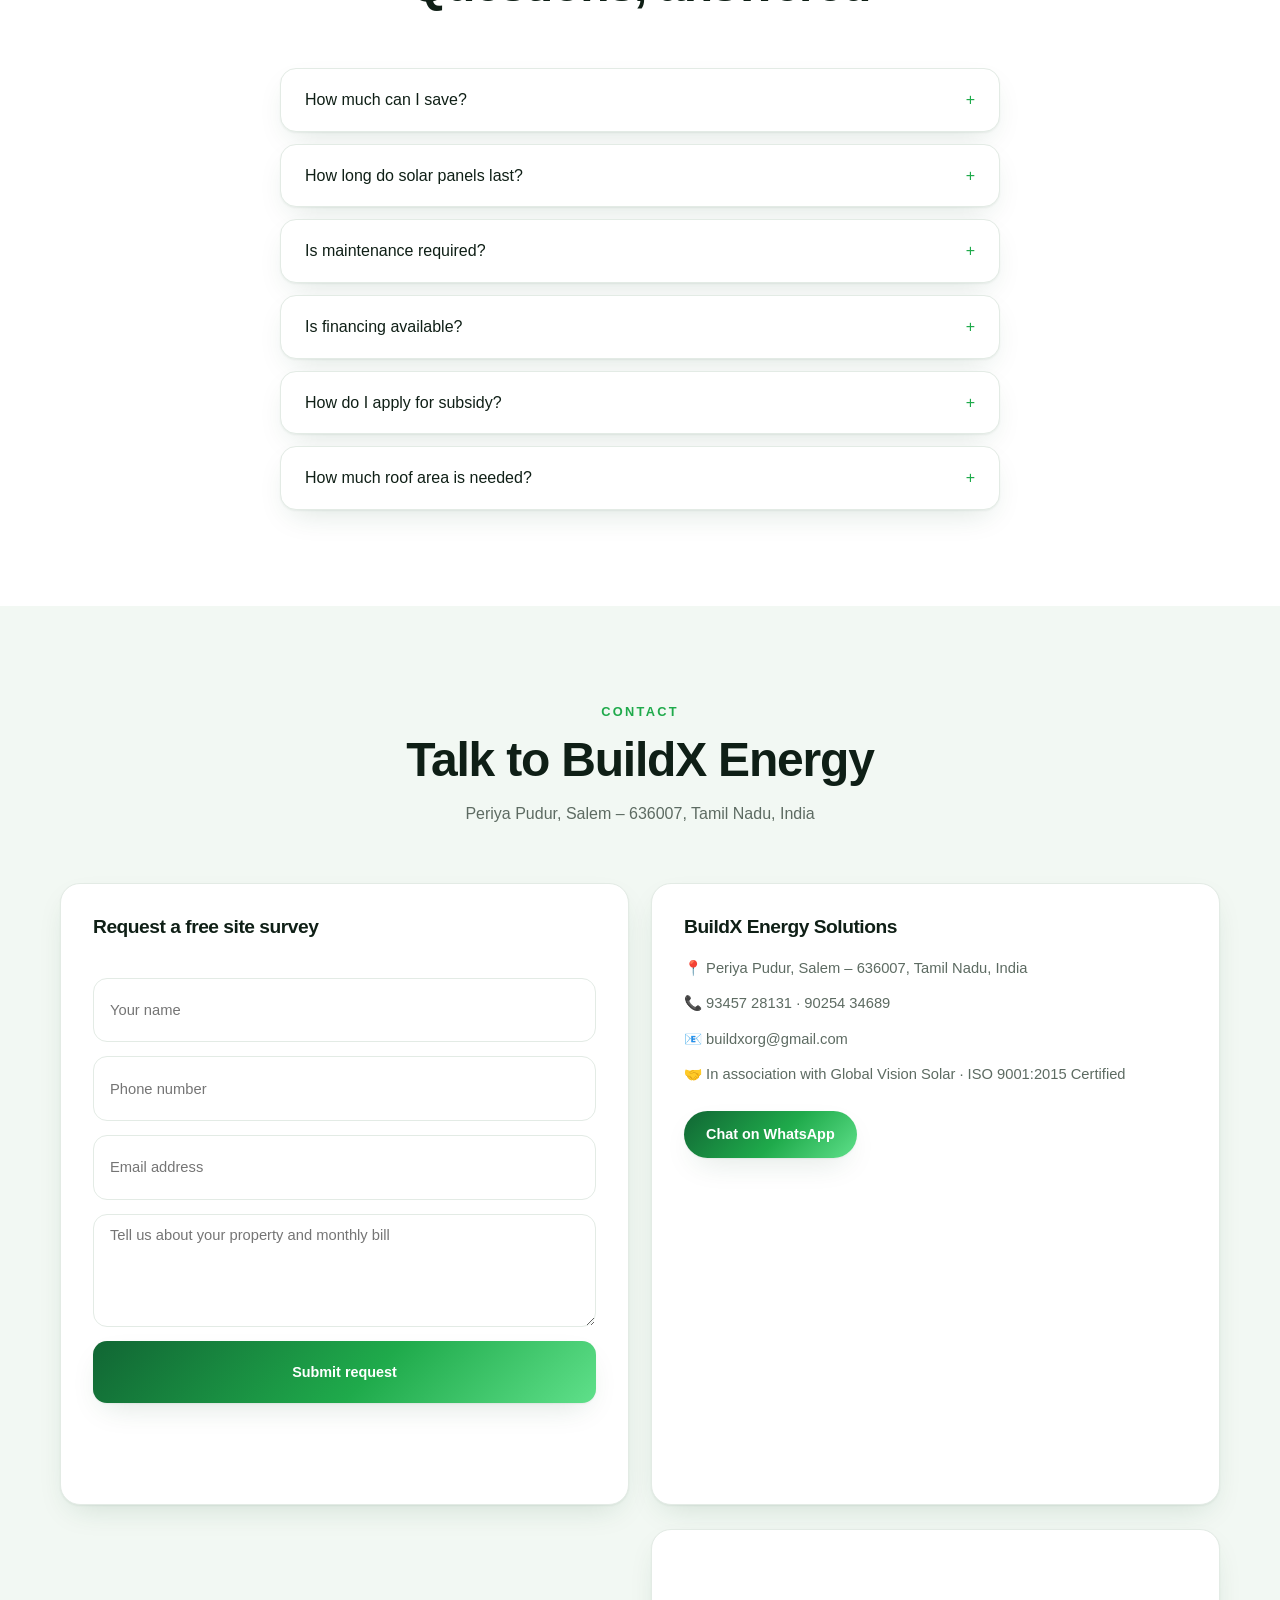
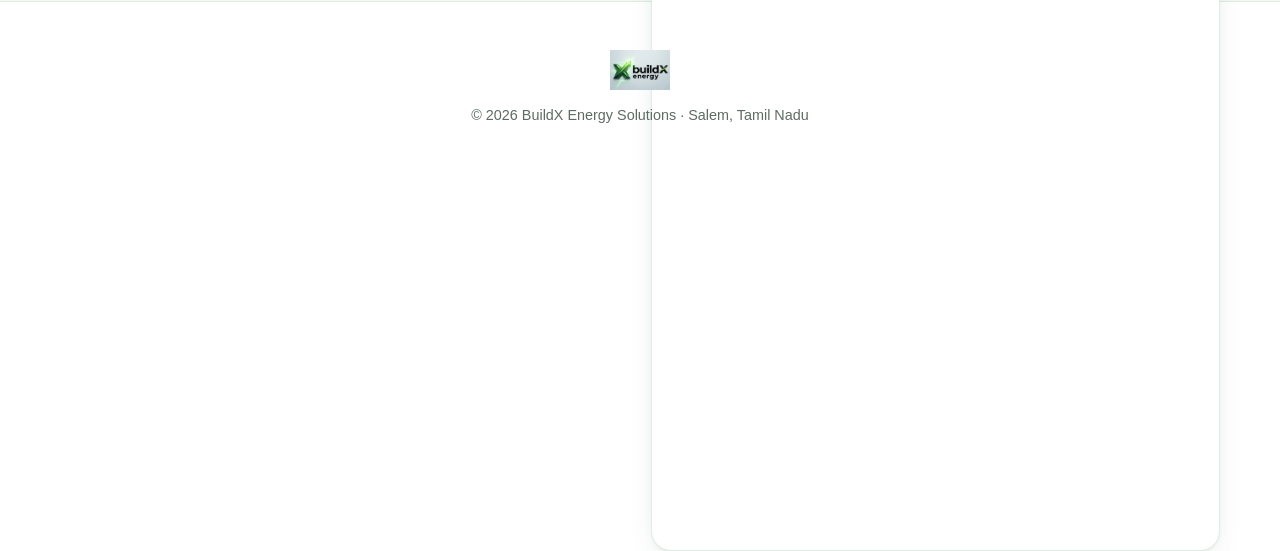
==== commit 75570e12: "Update index.html" ====
--- a/energy/index.html
+++ b/energy/index.html
@@ -40,7 +40,7 @@
     <div class="card hover-lift reveal"><h3 class="text-gradient">Vision</h3><p class="muted">To become India's most trusted clean energy and sustainability company.</p></div>
     <div class="card hover-lift reveal" data-delay="120"><h3 class="text-gradient">Mission</h3><p class="muted">Deliver innovative, affordable and sustainable energy solutions that create long-term value for people and the planet.</p></div>
   </div>
-</section><section id="services" class="band"><div class="container"><div class="section-head reveal"><p class="eyebrow">What We Do</p><h2>Our Services</h2><p class="sub">Complete solar delivery — from design and subsidy paperwork to installation and lifetime care.</p></div><div class="grid grid-3"><div class="card hover-lift reveal" data-delay="0"><div class="num">01</div><h3>Residential Rooftop Solar</h3><p class="muted small">Reduce electricity bills and enjoy clean energy at home.</p></div><div class="card hover-lift reveal" data-delay="100"><div class="num">02</div><h3>Commercial & Industrial Solar</h3><p class="muted small">High-performance systems for factories, warehouses, schools, hospitals and businesses.</p></div><div class="card hover-lift reveal" data-delay="200"><div class="num">03</div><h3>Government Subsidy Assistance</h3><p class="muted small">Complete support for eligible residential rooftop subsidy applications.</p></div><div class="card hover-lift reveal" data-delay="0"><div class="num">04</div><h3>Solar Financing</h3><p class="muted small">Easy bank loan assistance with our partner banks.</p></div><div class="card hover-lift reveal" data-delay="100"><div class="num">05</div><h3>Net Metering Support</h3><p class="muted small">Documentation and approval assistance, end to end.</p></div><div class="card hover-lift reveal" data-delay="200"><div class="num">06</div><h3>Annual Maintenance Contract</h3><p class="muted small">Maintenance, cleaning, inspections and performance monitoring.</p></div></div></div></section><section class="container section"><div class="section-head reveal"><p class="eyebrow">Why BuildX</p><h2>Why Choose BuildX Energy?</h2></div><div class="grid grid-3"><div class="pill reveal" data-delay="0"><span class="tick">✓</span><span>Premium Quality Components</span></div><div class="pill reveal" data-delay="80"><span class="tick">✓</span><span>Experienced Installation Team</span></div><div class="pill reveal" data-delay="160"><span class="tick">✓</span><span>End-to-End Project Management</span></div><div class="pill reveal" data-delay="0"><span class="tick">✓</span><span>Government Subsidy Assistance</span></div><div class="pill reveal" data-delay="80"><span class="tick">✓</span><span>Professional Engineering</span></div><div class="pill reveal" data-delay="160"><span class="tick">✓</span><span>Safety First Installation</span></div><div class="pill reveal" data-delay="0"><span class="tick">✓</span><span>Reliable After-Sales Support</span></div></div></section><section id="products" class="band"><div class="container"><div class="section-head reveal"><p class="eyebrow">Brands We Offer</p><h2>Products</h2></div><div class="grid grid-3"><div class="card hover-lift reveal" data-delay="0"><h3>Solar Panels</h3><ul class="brand-list"><li>· Vikram Solar</li><li>· Waree</li><li>·Adani</li><li>· UTL</li></ul></div><div class="card hover-lift reveal" data-delay="120"><h3>Inverters</h3><ul class="brand-list"><li>· Polycab</li><li>· V-Guard</li><li>· Luminous</li></ul></div><div class="card hover-lift reveal" data-delay="240"><h3>Electrical Components</h3><ul class="brand-list"><li>· RR Kabel</li><li>· Polycab</li></ul></div></div></div></section><section class="container section"><div class="section-head reveal"><p class="eyebrow">The Basics</p><h2>How Solar Works</h2></div><div class="grid grid-5"><div class="card center reveal" data-delay="0"><div class="circle">1</div><p class="strong">Sunlight</p></div><div class="card center reveal" data-delay="110"><div class="circle">2</div><p class="strong">Solar Panels</p></div><div class="card center reveal" data-delay="220"><div class="circle">3</div><p class="strong">Inverter</p></div><div class="card center reveal" data-delay="330"><div class="circle">4</div><p class="strong">Home / Business</p></div><div class="card center reveal" data-delay="440"><div class="circle">5</div><p class="strong">Net Metering</p></div></div></section><section id="calculator" class="band"><div class="container narrow"><div class="section-head reveal"><p class="eyebrow">Savings Calculator</p><h2>See what solar saves you</h2><p class="sub">Estimate your system size, savings, payback and carbon reduction in seconds.</p></div><div class="reveal"><div class="card calc">
+</section><section id="services" class="band"><div class="container"><div class="section-head reveal"><p class="eyebrow">What We Do</p><h2>Our Services</h2><p class="sub">Complete solar delivery — from design and subsidy paperwork to installation and lifetime care.</p></div><div class="grid grid-3"><div class="card hover-lift reveal" data-delay="0"><div class="num">01</div><h3>Residential Rooftop Solar</h3><p class="muted small">Reduce electricity bills and enjoy clean energy at home.</p></div><div class="card hover-lift reveal" data-delay="100"><div class="num">02</div><h3>Commercial & Industrial Solar</h3><p class="muted small">High-performance systems for factories, warehouses, schools, hospitals and businesses.</p></div><div class="card hover-lift reveal" data-delay="200"><div class="num">03</div><h3>Government Subsidy Assistance</h3><p class="muted small">Complete support for eligible residential rooftop subsidy applications.</p></div><div class="card hover-lift reveal" data-delay="0"><div class="num">04</div><h3>Solar Financing</h3><p class="muted small">Easy bank loan assistance with our partner banks.</p></div><div class="card hover-lift reveal" data-delay="100"><div class="num">05</div><h3>Net Metering Support</h3><p class="muted small">Documentation and approval assistance, end to end.</p></div><div class="card hover-lift reveal" data-delay="200"><div class="num">06</div><h3>Annual Maintenance Contract</h3><p class="muted small">Maintenance, cleaning, inspections and performance monitoring.</p></div></div></div></section><section class="container section"><div class="section-head reveal"><p class="eyebrow">Why BuildX</p><h2>Why Choose BuildX Energy?</h2></div><div class="grid grid-3"><div class="pill reveal" data-delay="0"><span class="tick">✓</span><span>Premium Quality Components</span></div><div class="pill reveal" data-delay="80"><span class="tick">✓</span><span>Experienced Installation Team</span></div><div class="pill reveal" data-delay="160"><span class="tick">✓</span><span>End-to-End Project Management</span></div><div class="pill reveal" data-delay="0"><span class="tick">✓</span><span>Government Subsidy Assistance</span></div><div class="pill reveal" data-delay="80"><span class="tick">✓</span><span>Professional Engineering</span></div><div class="pill reveal" data-delay="160"><span class="tick">✓</span><span>Safety First Installation</span></div><div class="pill reveal" data-delay="0"><span class="tick">✓</span><span>Reliable After-Sales Support</span></div></div></section><section id="products" class="band"><div class="container"><div class="section-head reveal"><p class="eyebrow">Brands We Offer</p><h2>Products</h2></div><div class="grid grid-3"><div class="card hover-lift reveal" data-delay="0"><h3>Solar Panels</h3><ul class="brand-list"><li>· Vikram Solar</li><li>· Waree</li><li>· Adani</li><li>· UTL</li></ul></div><div class="card hover-lift reveal" data-delay="120"><h3>Inverters</h3><ul class="brand-list"><li>· Polycab</li><li>· V-Guard</li><li>· Luminous</li></ul></div><div class="card hover-lift reveal" data-delay="240"><h3>Electrical Components</h3><ul class="brand-list"><li>· RR Kabel</li><li>· Polycab</li></ul></div></div></div></section><section class="container section"><div class="section-head reveal"><p class="eyebrow">The Basics</p><h2>How Solar Works</h2></div><div class="grid grid-5"><div class="card center reveal" data-delay="0"><div class="circle">1</div><p class="strong">Sunlight</p></div><div class="card center reveal" data-delay="110"><div class="circle">2</div><p class="strong">Solar Panels</p></div><div class="card center reveal" data-delay="220"><div class="circle">3</div><p class="strong">Inverter</p></div><div class="card center reveal" data-delay="330"><div class="circle">4</div><p class="strong">Home / Business</p></div><div class="card center reveal" data-delay="440"><div class="circle">5</div><p class="strong">Net Metering</p></div></div></section><section id="calculator" class="band"><div class="container narrow"><div class="section-head reveal"><p class="eyebrow">Savings Calculator</p><h2>See what solar saves you</h2><p class="sub">Estimate your system size, savings, payback and carbon reduction in seconds.</p></div><div class="reveal"><div class="card calc">
   <div class="calc-inputs">
     <label>Monthly electricity bill (₹)<input id="bill" type="number" min="500" value="3000"></label>
     <label>Location<select id="loc"><option>Salem</option><option>Erode</option><option>Coimbatore</option><option>Chennai</option><option>Other</option></select></label>
